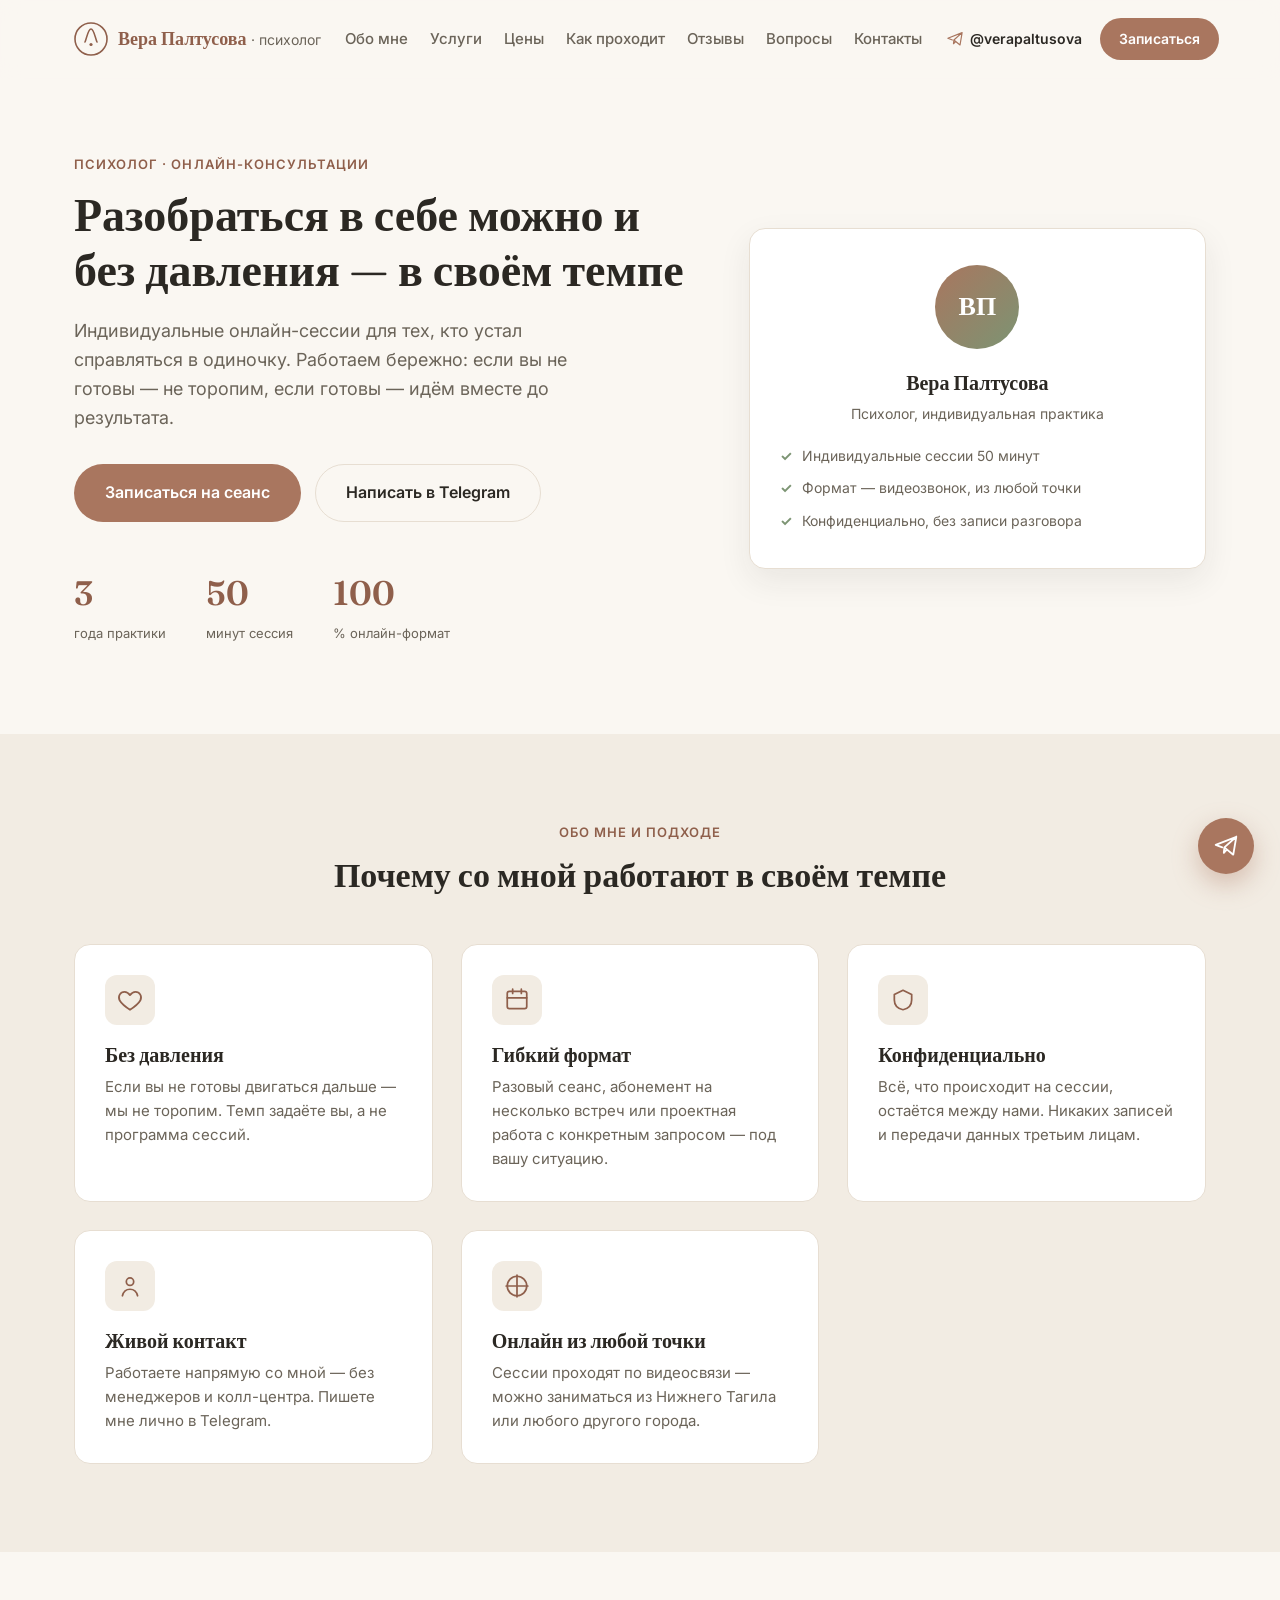
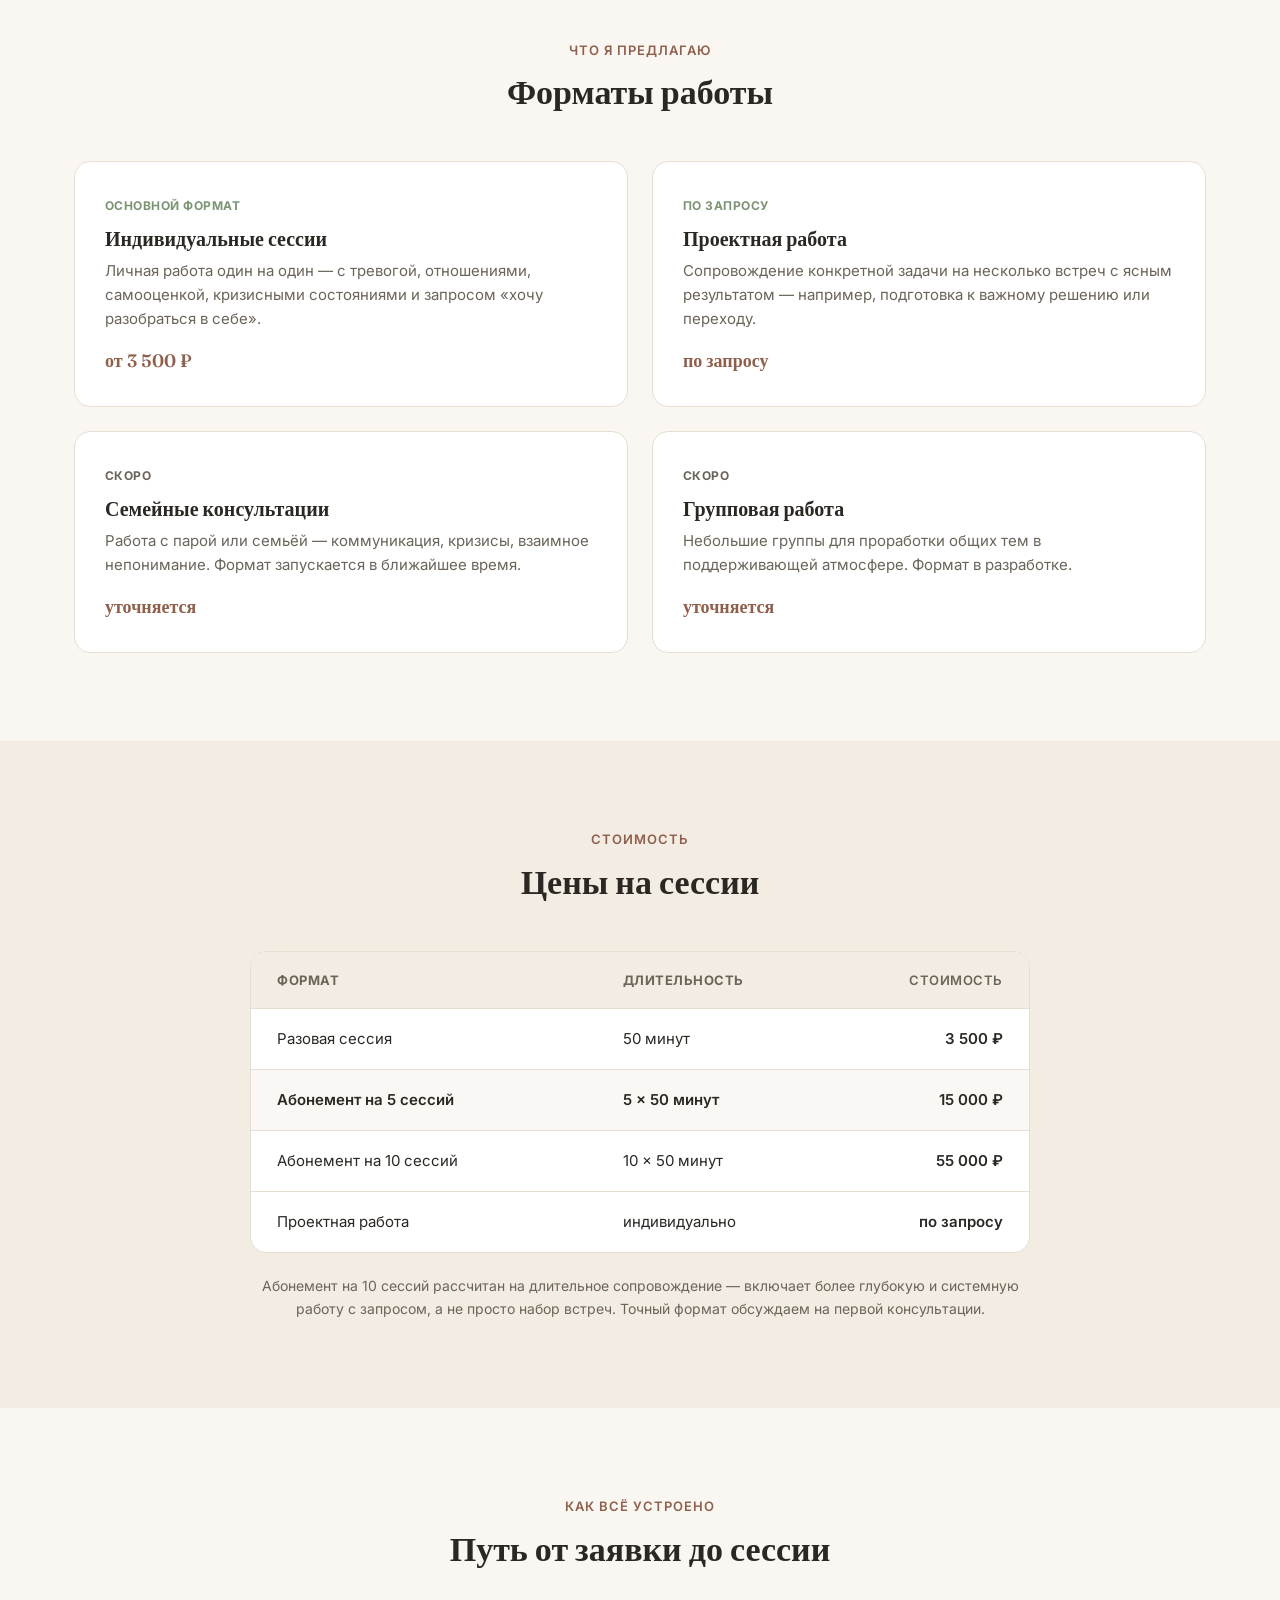
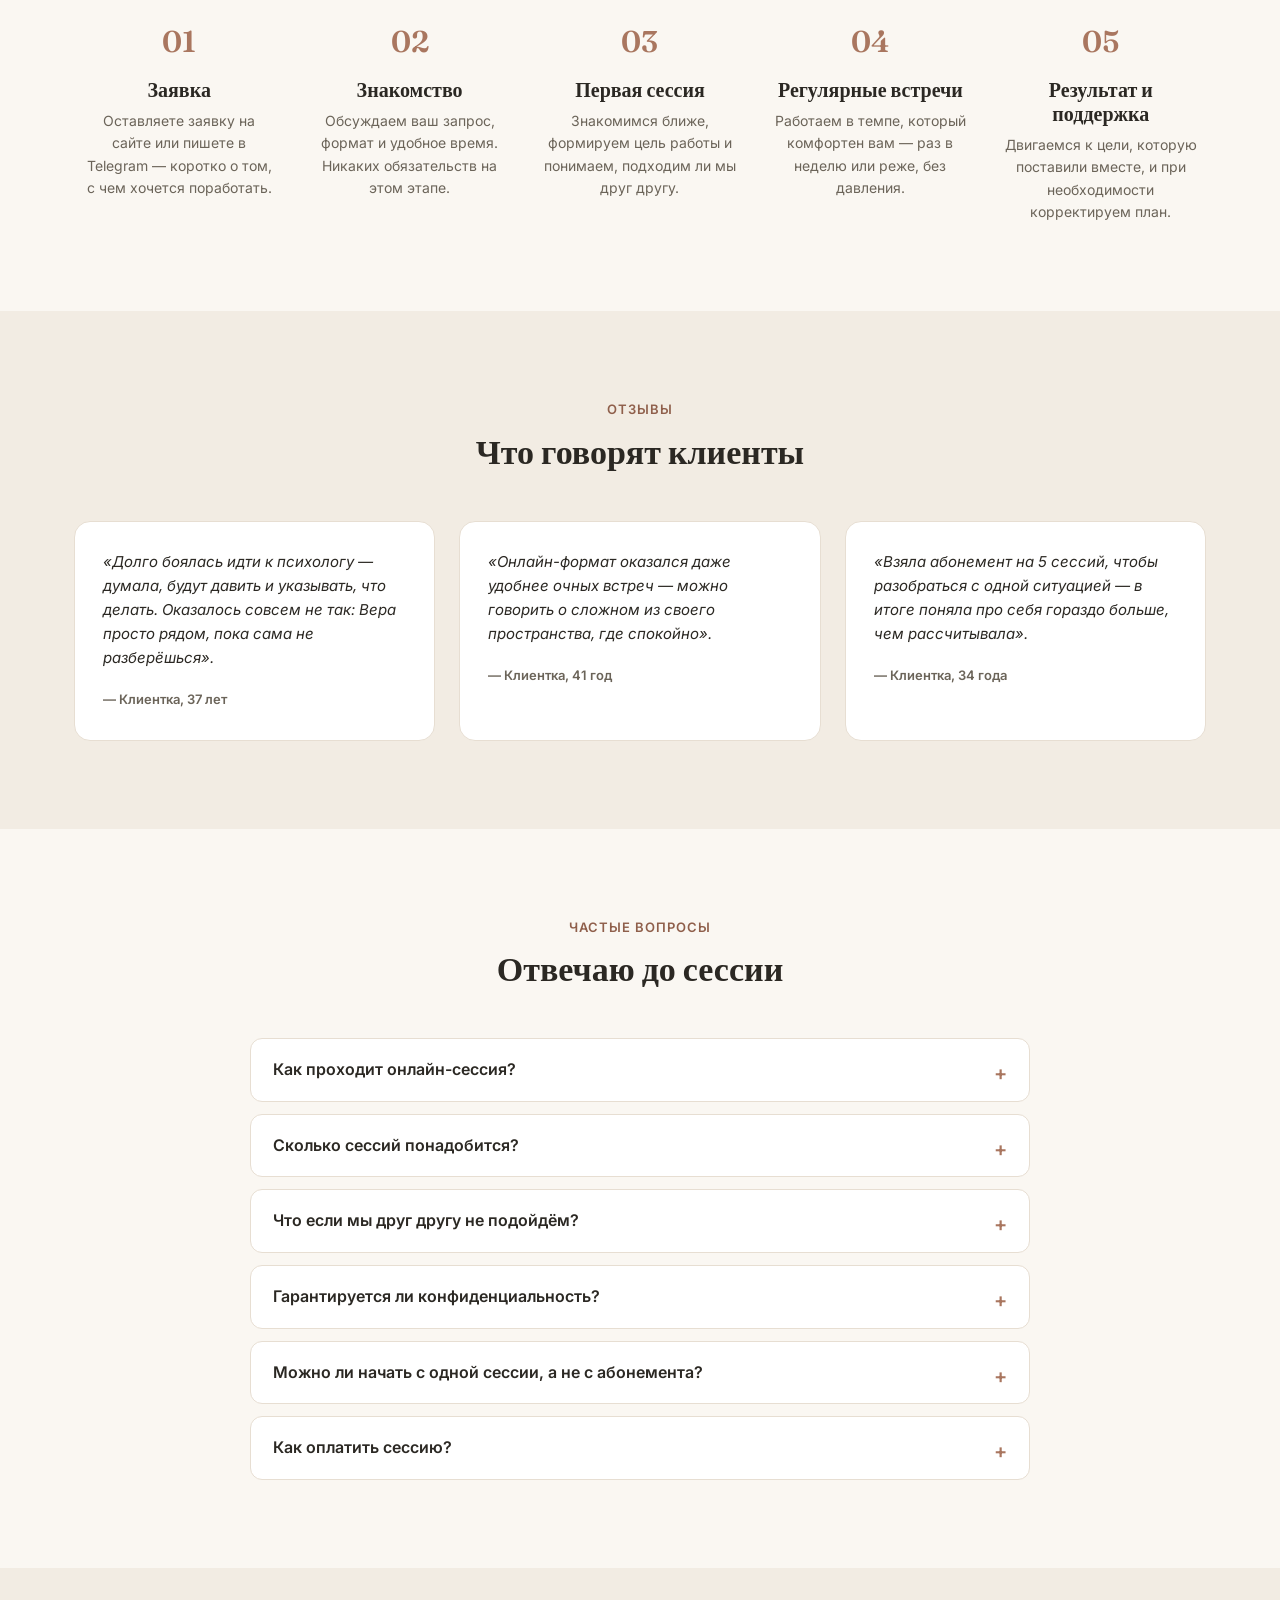
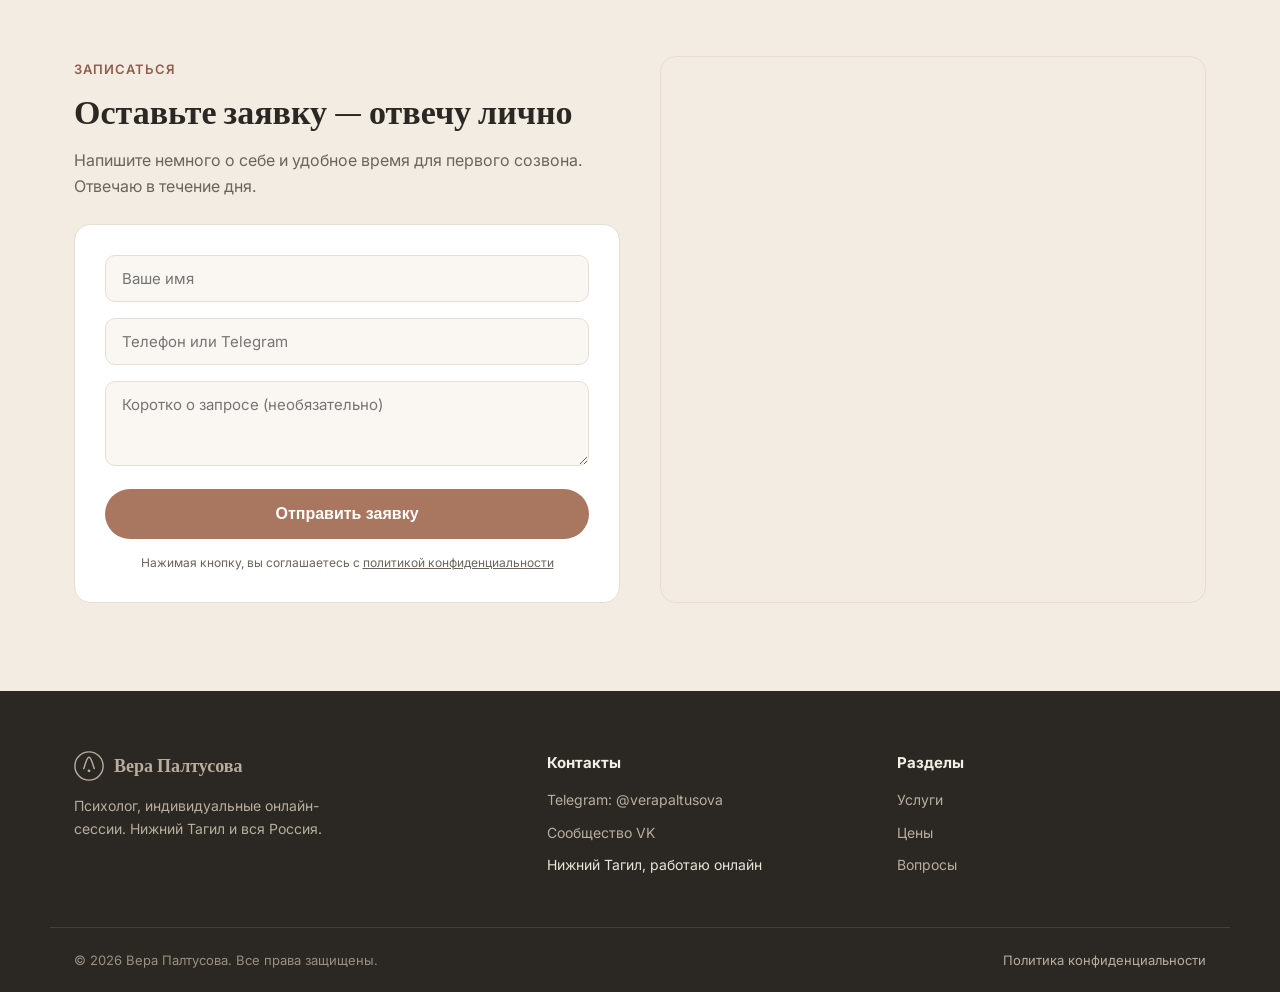
==== index.html @ 6bf58fcc "init: landing for Вера Палтусова психолог" ====
<!DOCTYPE html>
<html lang="ru">
<head>
<meta charset="UTF-8">
<meta name="viewport" content="width=device-width, initial-scale=1.0">
<title>Вера Палтусова — психолог онлайн</title>
<meta name="description" content="Индивидуальные онлайн-сессии с психологом Верой Палтусовой. Нижний Тагил и вся Россия. Работаем в вашем темпе, без давления.">
<link rel="preconnect" href="https://fonts.googleapis.com">
<link rel="preconnect" href="https://fonts.gstatic.com" crossorigin>
<link href="https://fonts.googleapis.com/css2?family=Fraunces:opsz,wght@9..144,500;9..144,600;9..144,700&family=Inter:wght@400;500;600;700&display=swap" rel="stylesheet">
<link rel="stylesheet" href="styles.css">
</head>
<body>

<header class="header" id="header">
  <div class="container header__inner">
    <a href="#top" class="logo">
      <svg width="34" height="34" viewBox="0 0 34 34" fill="none" xmlns="http://www.w3.org/2000/svg">
        <circle cx="17" cy="17" r="16" stroke="currentColor" stroke-width="1.6"/>
        <path d="M11 20c1.5-3 3-13 6-13s4.5 10 6 13" stroke="currentColor" stroke-width="1.6" stroke-linecap="round" stroke-linejoin="round"/>
        <circle cx="17" cy="22.5" r="1.6" fill="currentColor"/>
      </svg>
      <span>Вера Палтусова<span class="logo__suffix"> · психолог</span></span>
    </a>
    <nav class="nav" id="nav">
      <a href="#about">Обо мне</a>
      <a href="#services">Услуги</a>
      <a href="#price">Цены</a>
      <a href="#process">Как проходит</a>
      <a href="#reviews">Отзывы</a>
      <a href="#faq">Вопросы</a>
      <a href="#contacts">Контакты</a>
    </nav>
    <div class="header__actions">
      <a href="https://t.me/verapaltusova" class="header__phone" target="_blank" rel="noopener">
        <svg width="18" height="18" viewBox="0 0 24 24" fill="none"><path d="M21.5 3.5L2.5 11l6 2.3M21.5 3.5L18.7 20l-8.2-6.7M21.5 3.5L10.5 13.3m0 0l-.5 5 2.7-3" stroke="currentColor" stroke-width="1.6" stroke-linecap="round" stroke-linejoin="round"/></svg>
        <span>@verapaltusova</span>
      </a>
      <a href="#lead" class="btn btn--primary btn--sm">Записаться</a>
    </div>
    <button class="burger" id="burger" aria-label="Меню"><span></span><span></span><span></span></button>
  </div>
</header>

<main id="top">

  <section class="hero">
    <div class="container hero__inner">
      <div class="hero__text">
        <p class="eyebrow">Психолог · онлайн-консультации</p>
        <h1>Разобраться в себе можно и без давления — в своём темпе</h1>
        <p class="hero__lead">Индивидуальные онлайн-сессии для тех, кто устал справляться в одиночку. Работаем бережно: если вы не готовы — не торопим, если готовы — идём вместе до результата.</p>
        <div class="hero__cta">
          <a href="#lead" class="btn btn--primary btn--lg">Записаться на сеанс</a>
          <a href="https://t.me/verapaltusova" class="btn btn--ghost btn--lg" target="_blank" rel="noopener">Написать в Telegram</a>
        </div>
        <div class="hero__stats">
          <div class="stat"><span class="stat__num" data-target="3">0</span><span class="stat__label">года практики</span></div>
          <div class="stat"><span class="stat__num" data-target="50">0</span><span class="stat__label">минут сессия</span></div>
          <div class="stat"><span class="stat__num" data-target="100">0</span><span class="stat__label">% онлайн-формат</span></div>
        </div>
      </div>
      <div class="hero__card">
        <div class="hero__avatar">ВП</div>
        <p class="hero__card-title">Вера Палтусова</p>
        <p class="hero__card-sub">Психолог, индивидуальная практика</p>
        <ul class="hero__card-list">
          <li>Индивидуальные сессии 50 минут</li>
          <li>Формат — видеозвонок, из любой точки</li>
          <li>Конфиденциально, без записи разговора</li>
        </ul>
      </div>
    </div>
  </section>

  <section class="adv-section" id="about">
    <div class="container">
      <p class="eyebrow eyebrow--center">Обо мне и подходе</p>
      <h2 class="section-title section-title--center">Почему со мной работают в своём темпе</h2>
      <div class="adv-grid">
        <div class="adv">
          <div class="adv__icon"><svg width="26" height="26" viewBox="0 0 24 24" fill="none"><path d="M12 21s-7-4.35-9.5-8.5C.5 8.5 3 4.5 7 4.5c2 0 3.5 1 5 3 1.5-2 3-3 5-3 4 0 6.5 4 4.5 8-2.5 4.15-9.5 8.5-9.5 8.5z" stroke="currentColor" stroke-width="1.6" stroke-linejoin="round"/></svg></div>
          <h3>Без давления</h3>
          <p>Если вы не готовы двигаться дальше — мы не торопим. Темп задаёте вы, а не программа сессий.</p>
        </div>
        <div class="adv">
          <div class="adv__icon"><svg width="26" height="26" viewBox="0 0 24 24" fill="none"><rect x="3" y="4" width="18" height="16" rx="2" stroke="currentColor" stroke-width="1.6"/><path d="M8 2v4M16 2v4M3 10h18" stroke="currentColor" stroke-width="1.6" stroke-linecap="round"/></svg></div>
          <h3>Гибкий формат</h3>
          <p>Разовый сеанс, абонемент на несколько встреч или проектная работа с конкретным запросом — под вашу ситуацию.</p>
        </div>
        <div class="adv">
          <div class="adv__icon"><svg width="26" height="26" viewBox="0 0 24 24" fill="none"><path d="M12 3l8 4v5c0 5-3.5 8-8 9-4.5-1-8-4-8-9V7l8-4z" stroke="currentColor" stroke-width="1.6" stroke-linejoin="round"/></svg></div>
          <h3>Конфиденциально</h3>
          <p>Всё, что происходит на сессии, остаётся между нами. Никаких записей и передачи данных третьим лицам.</p>
        </div>
        <div class="adv">
          <div class="adv__icon"><svg width="26" height="26" viewBox="0 0 24 24" fill="none"><circle cx="12" cy="8" r="3.4" stroke="currentColor" stroke-width="1.6"/><path d="M5 21c1-4 4-6 7-6s6 2 7 6" stroke="currentColor" stroke-width="1.6" stroke-linecap="round"/></svg></div>
          <h3>Живой контакт</h3>
          <p>Работаете напрямую со мной — без менеджеров и колл-центра. Пишете мне лично в Telegram.</p>
        </div>
        <div class="adv">
          <div class="adv__icon"><svg width="26" height="26" viewBox="0 0 24 24" fill="none"><path d="M12 2v20M2 12h20" stroke="currentColor" stroke-width="1.6" stroke-linecap="round"/><circle cx="12" cy="12" r="9" stroke="currentColor" stroke-width="1.6"/></svg></div>
          <h3>Онлайн из любой точки</h3>
          <p>Сессии проходят по видеосвязи — можно заниматься из Нижнего Тагила или любого другого города.</p>
        </div>
      </div>
    </div>
  </section>

  <section class="services" id="services">
    <div class="container">
      <p class="eyebrow eyebrow--center">Что я предлагаю</p>
      <h2 class="section-title section-title--center">Форматы работы</h2>
      <div class="services-grid">
        <div class="service">
          <span class="service__tag">Основной формат</span>
          <h3>Индивидуальные сессии</h3>
          <p>Личная работа один на один — с тревогой, отношениями, самооценкой, кризисными состояниями и запросом «хочу разобраться в себе».</p>
          <span class="service__price">от 3 500 ₽</span>
        </div>
        <div class="service">
          <span class="service__tag">По запросу</span>
          <h3>Проектная работа</h3>
          <p>Сопровождение конкретной задачи на несколько встреч с ясным результатом — например, подготовка к важному решению или переходу.</p>
          <span class="service__price">по запросу</span>
        </div>
        <div class="service service--soon">
          <span class="service__tag service__tag--soon">Скоро</span>
          <h3>Семейные консультации</h3>
          <p>Работа с парой или семьёй — коммуникация, кризисы, взаимное непонимание. Формат запускается в ближайшее время.</p>
          <span class="service__price">уточняется</span>
        </div>
        <div class="service service--soon">
          <span class="service__tag service__tag--soon">Скоро</span>
          <h3>Групповая работа</h3>
          <p>Небольшие группы для проработки общих тем в поддерживающей атмосфере. Формат в разработке.</p>
          <span class="service__price">уточняется</span>
        </div>
      </div>
    </div>
  </section>

  <section class="price" id="price">
    <div class="container">
      <p class="eyebrow eyebrow--center">Стоимость</p>
      <h2 class="section-title section-title--center">Цены на сессии</h2>
      <div class="price-table">
        <div class="price-row price-row--head">
          <span>Формат</span><span>Длительность</span><span>Стоимость</span>
        </div>
        <div class="price-row">
          <span>Разовая сессия</span><span>50 минут</span><span>3 500 ₽</span>
        </div>
        <div class="price-row price-row--accent">
          <span>Абонемент на 5 сессий</span><span>5 × 50 минут</span><span>15 000 ₽</span>
        </div>
        <div class="price-row">
          <span>Абонемент на 10 сессий</span><span>10 × 50 минут</span><span>55 000 ₽</span>
        </div>
        <div class="price-row">
          <span>Проектная работа</span><span>индивидуально</span><span>по запросу</span>
        </div>
      </div>
      <p class="price-note">Абонемент на 10 сессий рассчитан на длительное сопровождение — включает более глубокую и системную работу с запросом, а не просто набор встреч. Точный формат обсуждаем на первой консультации.</p>
    </div>
  </section>

  <section class="process" id="process">
    <div class="container">
      <p class="eyebrow eyebrow--center">Как всё устроено</p>
      <h2 class="section-title section-title--center">Путь от заявки до сессии</h2>
      <div class="process-grid">
        <div class="step"><span class="step__num">01</span><h3>Заявка</h3><p>Оставляете заявку на сайте или пишете в Telegram — коротко о том, с чем хочется поработать.</p></div>
        <div class="step"><span class="step__num">02</span><h3>Знакомство</h3><p>Обсуждаем ваш запрос, формат и удобное время. Никаких обязательств на этом этапе.</p></div>
        <div class="step"><span class="step__num">03</span><h3>Первая сессия</h3><p>Знакомимся ближе, формируем цель работы и понимаем, подходим ли мы друг другу.</p></div>
        <div class="step"><span class="step__num">04</span><h3>Регулярные встречи</h3><p>Работаем в темпе, который комфортен вам — раз в неделю или реже, без давления.</p></div>
        <div class="step"><span class="step__num">05</span><h3>Результат и поддержка</h3><p>Двигаемся к цели, которую поставили вместе, и при необходимости корректируем план.</p></div>
      </div>
    </div>
  </section>

  <section class="reviews" id="reviews">
    <div class="container">
      <p class="eyebrow eyebrow--center">Отзывы</p>
      <h2 class="section-title section-title--center">Что говорят клиенты</h2>
      <div class="reviews-grid">
        <div class="review">
          <p class="review__text">«Долго боялась идти к психологу — думала, будут давить и указывать, что делать. Оказалось совсем не так: Вера просто рядом, пока сама не разберёшься».</p>
          <span class="review__author">— Клиентка, 37 лет</span>
        </div>
        <div class="review">
          <p class="review__text">«Онлайн-формат оказался даже удобнее очных встреч — можно говорить о сложном из своего пространства, где спокойно».</p>
          <span class="review__author">— Клиентка, 41 год</span>
        </div>
        <div class="review">
          <p class="review__text">«Взяла абонемент на 5 сессий, чтобы разобраться с одной ситуацией — в итоге поняла про себя гораздо больше, чем рассчитывала».</p>
          <span class="review__author">— Клиентка, 34 года</span>
        </div>
      </div>
    </div>
  </section>

  <section class="faq" id="faq">
    <div class="container">
      <p class="eyebrow eyebrow--center">Частые вопросы</p>
      <h2 class="section-title section-title--center">Отвечаю до сессии</h2>
      <div class="faq-list">
        <details class="faq__item"><summary>Как проходит онлайн-сессия?</summary><p>По видеосвязи, длительность 50 минут. Понадобится только спокойное место и стабильный интернет — площадку для звонка согласуем заранее.</p></details>
        <details class="faq__item"><summary>Сколько сессий понадобится?</summary><p>Зависит от запроса. Иногда хватает нескольких встреч, иногда нужна более длительная работа — обсудим это на знакомстве.</p></details>
        <details class="faq__item"><summary>Что если мы друг другу не подойдём?</summary><p>Это нормально и случается. Если после первой сессии почувствуете, что формат не ваш — просто скажите, обид не будет.</p></details>
        <details class="faq__item"><summary>Гарантируется ли конфиденциальность?</summary><p>Да, полностью. Содержание сессий не разглашается и не записывается без вашего согласия.</p></details>
        <details class="faq__item"><summary>Можно ли начать с одной сессии, а не с абонемента?</summary><p>Конечно. Многие начинают с разовой встречи, чтобы понять, подходит ли формат, и уже потом решают об абонементе.</p></details>
        <details class="faq__item"><summary>Как оплатить сессию?</summary><p>Способ оплаты обсуждаем при записи — удобный вариант подберём индивидуально.</p></details>
      </div>
    </div>
  </section>

  <section class="lead" id="lead">
    <div class="container lead__inner">
      <div class="lead__form-wrap">
        <p class="eyebrow">Записаться</p>
        <h2 class="section-title">Оставьте заявку — отвечу лично</h2>
        <p class="lead__text">Напишите немного о себе и удобное время для первого созвона. Отвечаю в течение дня.</p>
        <form id="leadForm" class="form">
          <input type="text" name="_gotcha" style="display:none" tabindex="-1" autocomplete="off">
          <div class="form__row">
            <input type="text" name="name" placeholder="Ваше имя" required>
          </div>
          <div class="form__row">
            <input type="tel" name="phone" placeholder="Телефон или Telegram" required>
          </div>
          <div class="form__row">
            <textarea name="comment" placeholder="Коротко о запросе (необязательно)" rows="3"></textarea>
          </div>
          <button type="submit" class="btn btn--primary btn--lg btn--block">Отправить заявку</button>
          <p class="form__note">Нажимая кнопку, вы соглашаетесь с <a href="privacy.html">политикой конфиденциальности</a></p>
        </form>
      </div>
      <div class="lead__map">
        <iframe src="https://yandex.ru/map-widget/v1/?ll=59.965011%2C57.910144&z=11" width="100%" height="100%" frameborder="0" loading="lazy" title="Нижний Тагил"></iframe>
      </div>
    </div>
  </section>

</main>

<footer class="footer" id="contacts">
  <div class="container footer__inner">
    <div class="footer__col">
      <a href="#top" class="logo logo--footer">
        <svg width="30" height="30" viewBox="0 0 34 34" fill="none" xmlns="http://www.w3.org/2000/svg">
          <circle cx="17" cy="17" r="16" stroke="currentColor" stroke-width="1.6"/>
          <path d="M11 20c1.5-3 3-13 6-13s4.5 10 6 13" stroke="currentColor" stroke-width="1.6" stroke-linecap="round" stroke-linejoin="round"/>
          <circle cx="17" cy="22.5" r="1.6" fill="currentColor"/>
        </svg>
        <span>Вера Палтусова</span>
      </a>
      <p class="footer__desc">Психолог, индивидуальные онлайн-сессии. Нижний Тагил и вся Россия.</p>
    </div>
    <div class="footer__col">
      <h4>Контакты</h4>
      <p><a href="https://t.me/verapaltusova" target="_blank" rel="noopener">Telegram: @verapaltusova</a></p>
      <p><a href="https://vk.ru/club235364424" target="_blank" rel="noopener">Сообщество VK</a></p>
      <p>Нижний Тагил, работаю онлайн</p>
    </div>
    <div class="footer__col">
      <h4>Разделы</h4>
      <p><a href="#services">Услуги</a></p>
      <p><a href="#price">Цены</a></p>
      <p><a href="#faq">Вопросы</a></p>
    </div>
  </div>
  <div class="container footer__bottom">
    <span>© <span id="year"></span> Вера Палтусова. Все права защищены.</span>
    <a href="privacy.html">Политика конфиденциальности</a>
  </div>
</footer>

<a href="https://t.me/verapaltusova" class="fab" target="_blank" rel="noopener" aria-label="Написать в Telegram">
  <svg width="26" height="26" viewBox="0 0 24 24" fill="none"><path d="M21.5 3.5L2.5 11l6 2.3M21.5 3.5L18.7 20l-8.2-6.7M21.5 3.5L10.5 13.3m0 0l-.5 5 2.7-3" stroke="white" stroke-width="1.7" stroke-linecap="round" stroke-linejoin="round"/></svg>
</a>

<script src="script.js"></script>
</body>
</html>
---- styles.css ----
:root {
  --clr-bg: #faf7f2;
  --clr-bg-alt: #f2ece3;
  --clr-surface: #ffffff;
  --clr-accent: #a9765f;
  --clr-accent-dark: #8f5f4b;
  --clr-sage: #7c9473;
  --clr-text: #2b2823;
  --clr-text-soft: #6b6459;
  --clr-border: #e7ded2;
  --font-head: 'Fraunces', serif;
  --font-body: 'Inter', sans-serif;
  --radius: 16px;
  --shadow: 0 12px 32px rgba(43, 40, 35, 0.08);
}

* { box-sizing: border-box; margin: 0; padding: 0; }
html { scroll-behavior: smooth; }
body {
  font-family: var(--font-body);
  color: var(--clr-text);
  background: var(--clr-bg);
  line-height: 1.6;
  -webkit-font-smoothing: antialiased;
}
img { max-width: 100%; display: block; }
a { color: inherit; text-decoration: none; }
ul { list-style: none; }
.container { max-width: 1180px; margin: 0 auto; padding: 0 24px; }

h1, h2, h3 { font-family: var(--font-head); font-weight: 600; line-height: 1.2; color: var(--clr-text); }
h1 { font-size: 46px; }
h2 { font-size: 34px; }
h3 { font-size: 20px; margin-bottom: 8px; }

.eyebrow {
  display: inline-block;
  font-size: 13px;
  font-weight: 600;
  letter-spacing: 0.08em;
  text-transform: uppercase;
  color: var(--clr-accent-dark);
  margin-bottom: 12px;
}
.eyebrow--center { display: block; text-align: center; }
.section-title { margin-bottom: 16px; }
.section-title--center { text-align: center; max-width: 640px; margin-left: auto; margin-right: auto; margin-bottom: 48px; }

.btn {
  display: inline-flex;
  align-items: center;
  justify-content: center;
  gap: 8px;
  padding: 13px 26px;
  border-radius: 999px;
  font-weight: 600;
  font-size: 15px;
  border: 1.5px solid transparent;
  cursor: pointer;
  transition: transform 0.15s ease, box-shadow 0.15s ease, background 0.15s ease;
  white-space: nowrap;
}
.btn--primary { background: var(--clr-accent); color: #fff; }
.btn--primary:hover { background: var(--clr-accent-dark); transform: translateY(-1px); }
.btn--ghost { background: transparent; color: var(--clr-text); border-color: var(--clr-border); }
.btn--ghost:hover { border-color: var(--clr-accent); color: var(--clr-accent-dark); }
.btn--lg { padding: 15px 30px; font-size: 16px; }
.btn--sm { padding: 9px 18px; font-size: 14px; }
.btn--block { width: 100%; }

/* Header */
.header {
  position: sticky;
  top: 0;
  z-index: 100;
  background: rgba(250, 247, 242, 0.9);
  backdrop-filter: blur(10px);
  border-bottom: 1px solid transparent;
  transition: border-color 0.2s ease, box-shadow 0.2s ease;
}
.header.scrolled { border-color: var(--clr-border); box-shadow: 0 4px 20px rgba(43,40,35,0.05); }
.header__inner { display: flex; align-items: center; gap: 24px; min-width: 0; height: 78px; }
.logo { display: flex; align-items: center; gap: 10px; font-family: var(--font-head); font-weight: 600; font-size: 18px; color: var(--clr-accent-dark); flex-shrink: 0; }
.logo svg { flex-shrink: 0; }
.logo__suffix { font-family: var(--font-body); font-weight: 400; font-size: 14px; color: var(--clr-text-soft); }
.nav { display: flex; align-items: center; gap: 22px; flex: 1; }
.nav a { font-size: 15px; font-weight: 500; color: var(--clr-text-soft); white-space: nowrap; transition: color 0.15s ease; }
.nav a:hover { color: var(--clr-accent-dark); }
.header__actions { display: flex; align-items: center; gap: 18px; flex-shrink: 0; }
.header__phone { display: flex; align-items: center; gap: 6px; font-size: 14px; font-weight: 600; color: var(--clr-text); }
.header__phone svg { color: var(--clr-accent); }
.burger { display: none; flex-direction: column; gap: 5px; background: none; border: none; cursor: pointer; padding: 8px; }
.burger span { width: 22px; height: 2px; background: var(--clr-text); border-radius: 2px; transition: 0.2s; }

/* Hero */
.hero { padding: 72px 0 88px; }
.hero__inner { display: grid; grid-template-columns: 1.15fr 0.85fr; gap: 56px; align-items: center; }
.hero__lead { font-size: 18px; color: var(--clr-text-soft); margin: 20px 0 32px; max-width: 520px; }
.hero__cta { display: flex; gap: 14px; flex-wrap: wrap; margin-bottom: 44px; }
.hero__stats { display: flex; gap: 40px; flex-wrap: wrap; }
.stat__num { display: block; font-family: var(--font-head); font-size: 34px; font-weight: 600; color: var(--clr-accent-dark); }
.stat__label { font-size: 13px; color: var(--clr-text-soft); }

.hero__card {
  background: var(--clr-surface);
  border-radius: var(--radius);
  padding: 36px 30px;
  box-shadow: var(--shadow);
  border: 1px solid var(--clr-border);
  text-align: center;
}
.hero__avatar {
  width: 84px; height: 84px; border-radius: 50%;
  background: linear-gradient(135deg, var(--clr-accent), var(--clr-sage));
  color: #fff; font-family: var(--font-head); font-size: 26px; font-weight: 600;
  display: flex; align-items: center; justify-content: center;
  margin: 0 auto 18px;
}
.hero__card-title { font-family: var(--font-head); font-size: 20px; font-weight: 600; margin-bottom: 4px; }
.hero__card-sub { color: var(--clr-text-soft); font-size: 14px; margin-bottom: 20px; }
.hero__card-list { text-align: left; display: flex; flex-direction: column; gap: 10px; }
.hero__card-list li { position: relative; padding-left: 22px; font-size: 14px; color: var(--clr-text-soft); }
.hero__card-list li::before { content: "✓"; position: absolute; left: 0; color: var(--clr-sage); font-weight: 700; }

/* Advantages */
.adv-section { padding: 88px 0; background: var(--clr-bg-alt); }
.adv-grid { display: grid; grid-template-columns: repeat(3, 1fr); gap: 28px; }
.adv { background: var(--clr-surface); border-radius: var(--radius); padding: 30px; border: 1px solid var(--clr-border); }
.adv__icon { width: 50px; height: 50px; border-radius: 12px; background: var(--clr-bg-alt); color: var(--clr-accent-dark); display: flex; align-items: center; justify-content: center; margin-bottom: 18px; }
.adv p { color: var(--clr-text-soft); font-size: 15px; }

/* Services */
.services { padding: 88px 0; }
.services-grid { display: grid; grid-template-columns: repeat(2, 1fr); gap: 24px; }
.service { background: var(--clr-surface); border: 1px solid var(--clr-border); border-radius: var(--radius); padding: 30px; position: relative; }
.service--soon { opacity: 0.75; }
.service__tag { display: inline-block; font-size: 12px; font-weight: 700; letter-spacing: 0.04em; text-transform: uppercase; color: var(--clr-sage); margin-bottom: 12px; }
.service__tag--soon { color: var(--clr-text-soft); }
.service p { color: var(--clr-text-soft); font-size: 15px; margin-bottom: 16px; }
.service__price { font-family: var(--font-head); font-weight: 600; font-size: 18px; color: var(--clr-accent-dark); }

/* Price */
.price { padding: 88px 0; background: var(--clr-bg-alt); }
.price-table { max-width: 780px; margin: 0 auto; background: var(--clr-surface); border-radius: var(--radius); overflow: hidden; border: 1px solid var(--clr-border); }
.price-row { display: grid; grid-template-columns: 2fr 1.2fr 1fr; padding: 18px 26px; border-bottom: 1px solid var(--clr-border); font-size: 15px; align-items: center; }
.price-row:last-child { border-bottom: none; }
.price-row--head { background: var(--clr-bg-alt); font-weight: 700; font-size: 13px; text-transform: uppercase; letter-spacing: 0.04em; color: var(--clr-text-soft); }
.price-row--accent { background: rgba(169, 118, 95, 0.06); font-weight: 600; }
.price-row span:last-child { text-align: right; font-weight: 600; }
.price-note { max-width: 780px; margin: 22px auto 0; text-align: center; font-size: 14px; color: var(--clr-text-soft); }

/* Process */
.process { padding: 88px 0; }
.process-grid { display: grid; grid-template-columns: repeat(5, 1fr); gap: 20px; }
.step { text-align: center; padding: 0 8px; }
.step__num { display: block; font-family: var(--font-head); font-size: 30px; font-weight: 600; color: var(--clr-accent); margin-bottom: 12px; }
.step p { font-size: 14px; color: var(--clr-text-soft); }

/* Reviews */
.reviews { padding: 88px 0; background: var(--clr-bg-alt); }
.reviews-grid { display: grid; grid-template-columns: repeat(3, 1fr); gap: 24px; }
.review { background: var(--clr-surface); border-radius: var(--radius); padding: 28px; border: 1px solid var(--clr-border); }
.review__text { font-size: 15px; color: var(--clr-text); margin-bottom: 16px; font-style: italic; }
.review__author { font-size: 13px; color: var(--clr-text-soft); font-weight: 600; }

/* FAQ */
.faq { padding: 88px 0; }
.faq-list { max-width: 780px; margin: 0 auto; display: flex; flex-direction: column; gap: 12px; }
.faq__item { background: var(--clr-surface); border: 1px solid var(--clr-border); border-radius: 12px; padding: 18px 22px; }
.faq__item summary { cursor: pointer; font-weight: 600; font-size: 16px; list-style: none; position: relative; padding-right: 24px; }
.faq__item summary::-webkit-details-marker { display: none; }
.faq__item summary::after { content: "+"; position: absolute; right: 0; top: 0; font-size: 20px; color: var(--clr-accent); }
.faq__item[open] summary::after { content: "−"; }
.faq__item p { margin-top: 12px; color: var(--clr-text-soft); font-size: 15px; }

/* Lead */
.lead { padding: 88px 0; background: var(--clr-bg-alt); }
.lead__inner { display: grid; grid-template-columns: 1fr 1fr; gap: 40px; align-items: stretch; }
.lead__text { color: var(--clr-text-soft); margin-bottom: 24px; }
.form { background: var(--clr-surface); border-radius: var(--radius); padding: 30px; border: 1px solid var(--clr-border); }
.form__row { margin-bottom: 16px; }
.form input, .form textarea {
  width: 100%; padding: 13px 16px; border: 1.5px solid var(--clr-border); border-radius: 10px;
  font-family: var(--font-body); font-size: 15px; background: var(--clr-bg); color: var(--clr-text); resize: vertical;
}
.form input:focus, .form textarea:focus { outline: none; border-color: var(--clr-accent); }
.form__note { font-size: 12px; color: var(--clr-text-soft); text-align: center; margin-top: 14px; }
.form__note a { text-decoration: underline; }
.lead__map { border-radius: var(--radius); overflow: hidden; border: 1px solid var(--clr-border); min-height: 320px; }
.lead__map iframe { width: 100%; height: 100%; border: none; }

/* Footer */
.footer { background: #2b2823; color: #e9e3d8; padding: 60px 0 0; }
.footer__inner { display: grid; grid-template-columns: 1.4fr 1fr 1fr; gap: 40px; padding-bottom: 40px; }
.logo--footer { color: #f4efe6; }
.footer__desc { color: #b8ae9e; font-size: 14px; margin-top: 14px; max-width: 280px; }
.footer h4 { font-size: 15px; margin-bottom: 14px; color: #f4efe6; }
.footer p { margin-bottom: 10px; font-size: 14px; }
.footer a { color: #b8ae9e; transition: color 0.15s ease; }
.footer a:hover { color: #f4efe6; }
.footer__bottom { display: flex; justify-content: space-between; padding: 22px 24px; border-top: 1px solid rgba(233, 227, 216, 0.12); font-size: 13px; color: #9a907e; flex-wrap: wrap; gap: 10px; }

/* FAB */
.fab {
  position: fixed; bottom: 26px; right: 26px; width: 56px; height: 56px; border-radius: 50%;
  background: var(--clr-accent); display: flex; align-items: center; justify-content: center;
  box-shadow: 0 10px 26px rgba(169, 118, 95, 0.4); z-index: 90; transition: transform 0.15s ease;
}
.fab:hover { transform: scale(1.08); }

/* Reveal animation */
.reveal { opacity: 0; transform: translateY(24px); transition: opacity 0.6s ease, transform 0.6s ease; }
.reveal.is-visible { opacity: 1; transform: translateY(0); }

/* Breakpoints */
@media (max-width: 1180px) {
  .nav { gap: 16px; }
  .nav a { font-size: 14px; }
}
@media (max-width: 1100px) {
  .nav { display: none; position: absolute; top: 78px; left: 0; right: 0; background: var(--clr-surface); flex-direction: column; align-items: flex-start; padding: 20px 24px; gap: 14px; border-bottom: 1px solid var(--clr-border); box-shadow: var(--shadow); }
  .nav.is-open { display: flex; }
  .burger { display: flex; }
  .adv-grid, .services-grid, .reviews-grid { grid-template-columns: repeat(2, 1fr); }
  .process-grid { grid-template-columns: repeat(3, 1fr); }
}
@media (max-width: 900px) {
  .hero__inner { grid-template-columns: 1fr; }
  .hero__card { max-width: 460px; }
  h1 { font-size: 36px; }
  .adv-grid, .services-grid, .reviews-grid { grid-template-columns: 1fr 1fr; }
  .process-grid { grid-template-columns: repeat(3, 1fr); }
  .lead__inner { grid-template-columns: 1fr; }
  .lead__map { min-height: 260px; }
  .footer__inner { grid-template-columns: 1fr 1fr; }
  .price-row { grid-template-columns: 1.6fr 1fr 1fr; padding: 16px 18px; font-size: 14px; }
}
@media (max-width: 560px) {
  .header__phone span { display: none; }
  .adv-grid, .services-grid, .reviews-grid, .process-grid { grid-template-columns: 1fr; }
  .hero__cta { flex-direction: column; }
  .hero__cta .btn { width: 100%; }
  .footer__inner { grid-template-columns: 1fr; }
  .footer__bottom { flex-direction: column; text-align: center; }
}
@media (max-width: 380px) {
  .logo__suffix { display: none; }
}
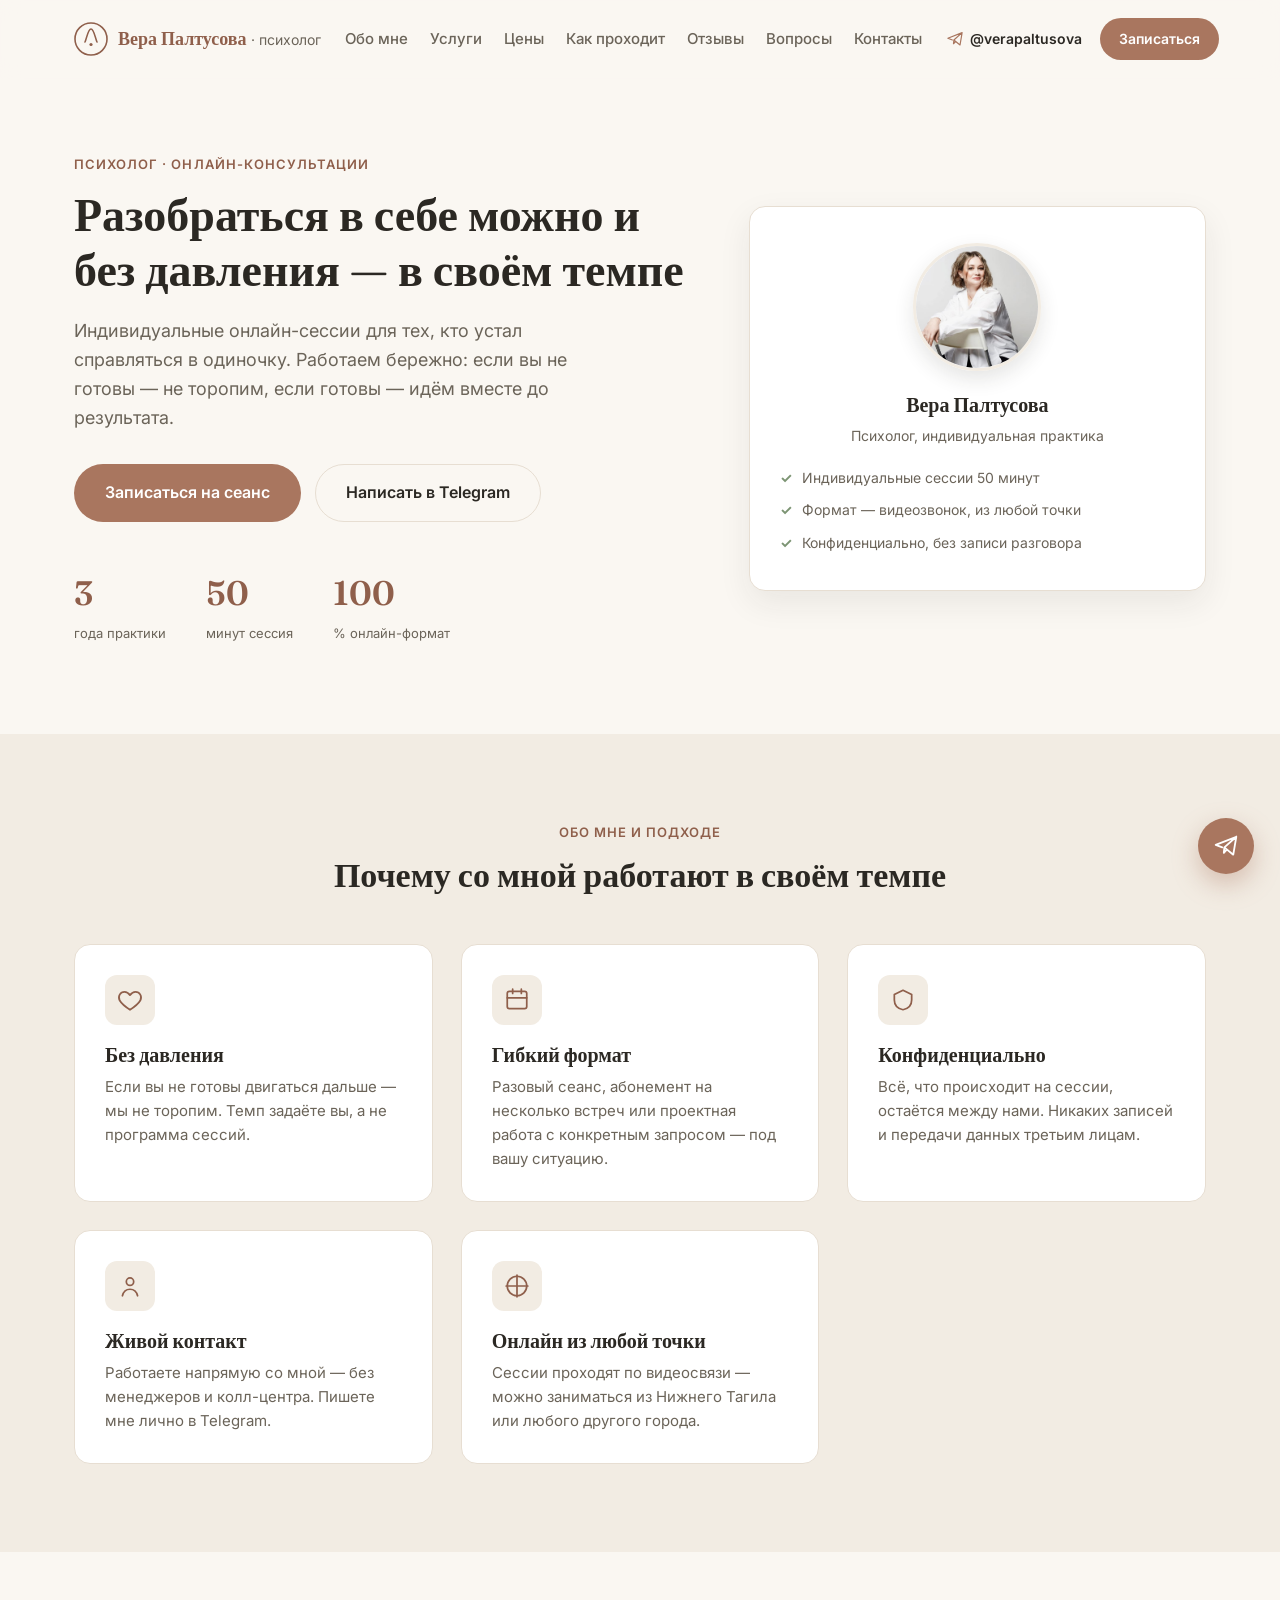
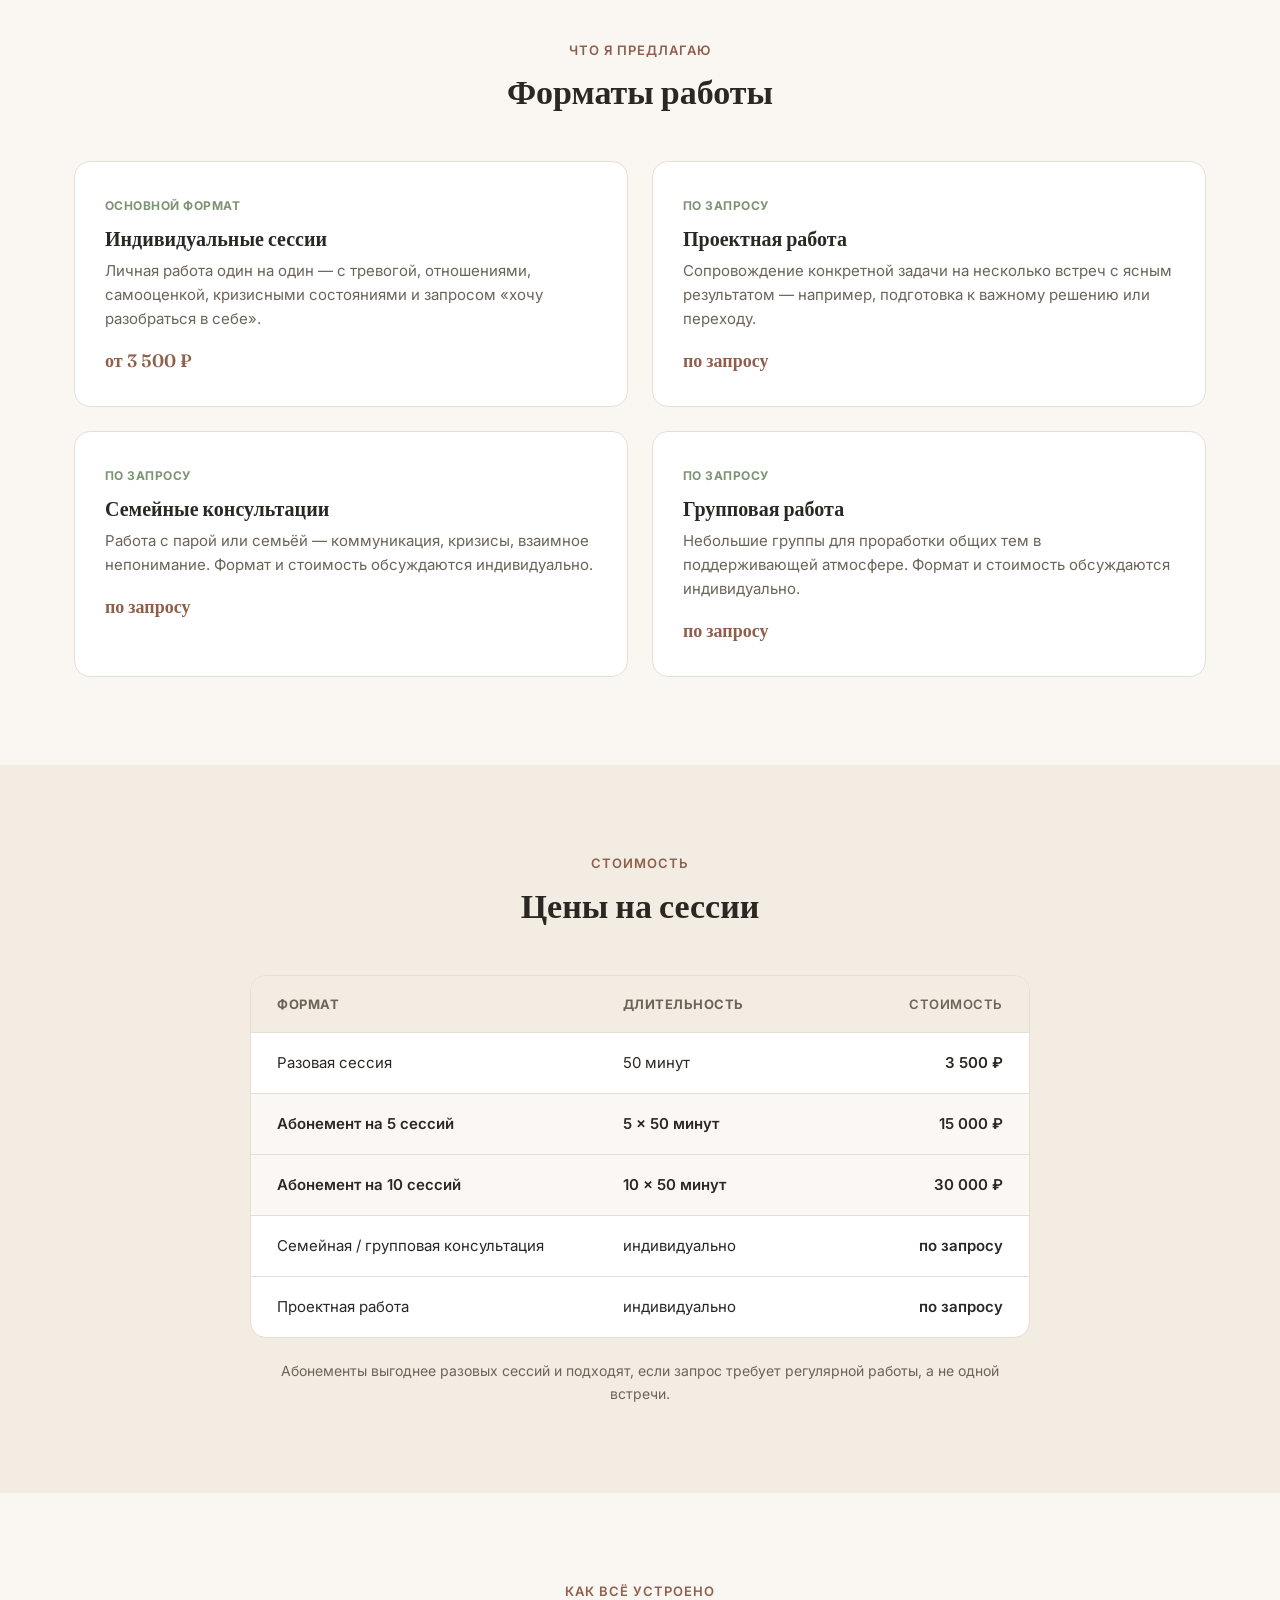
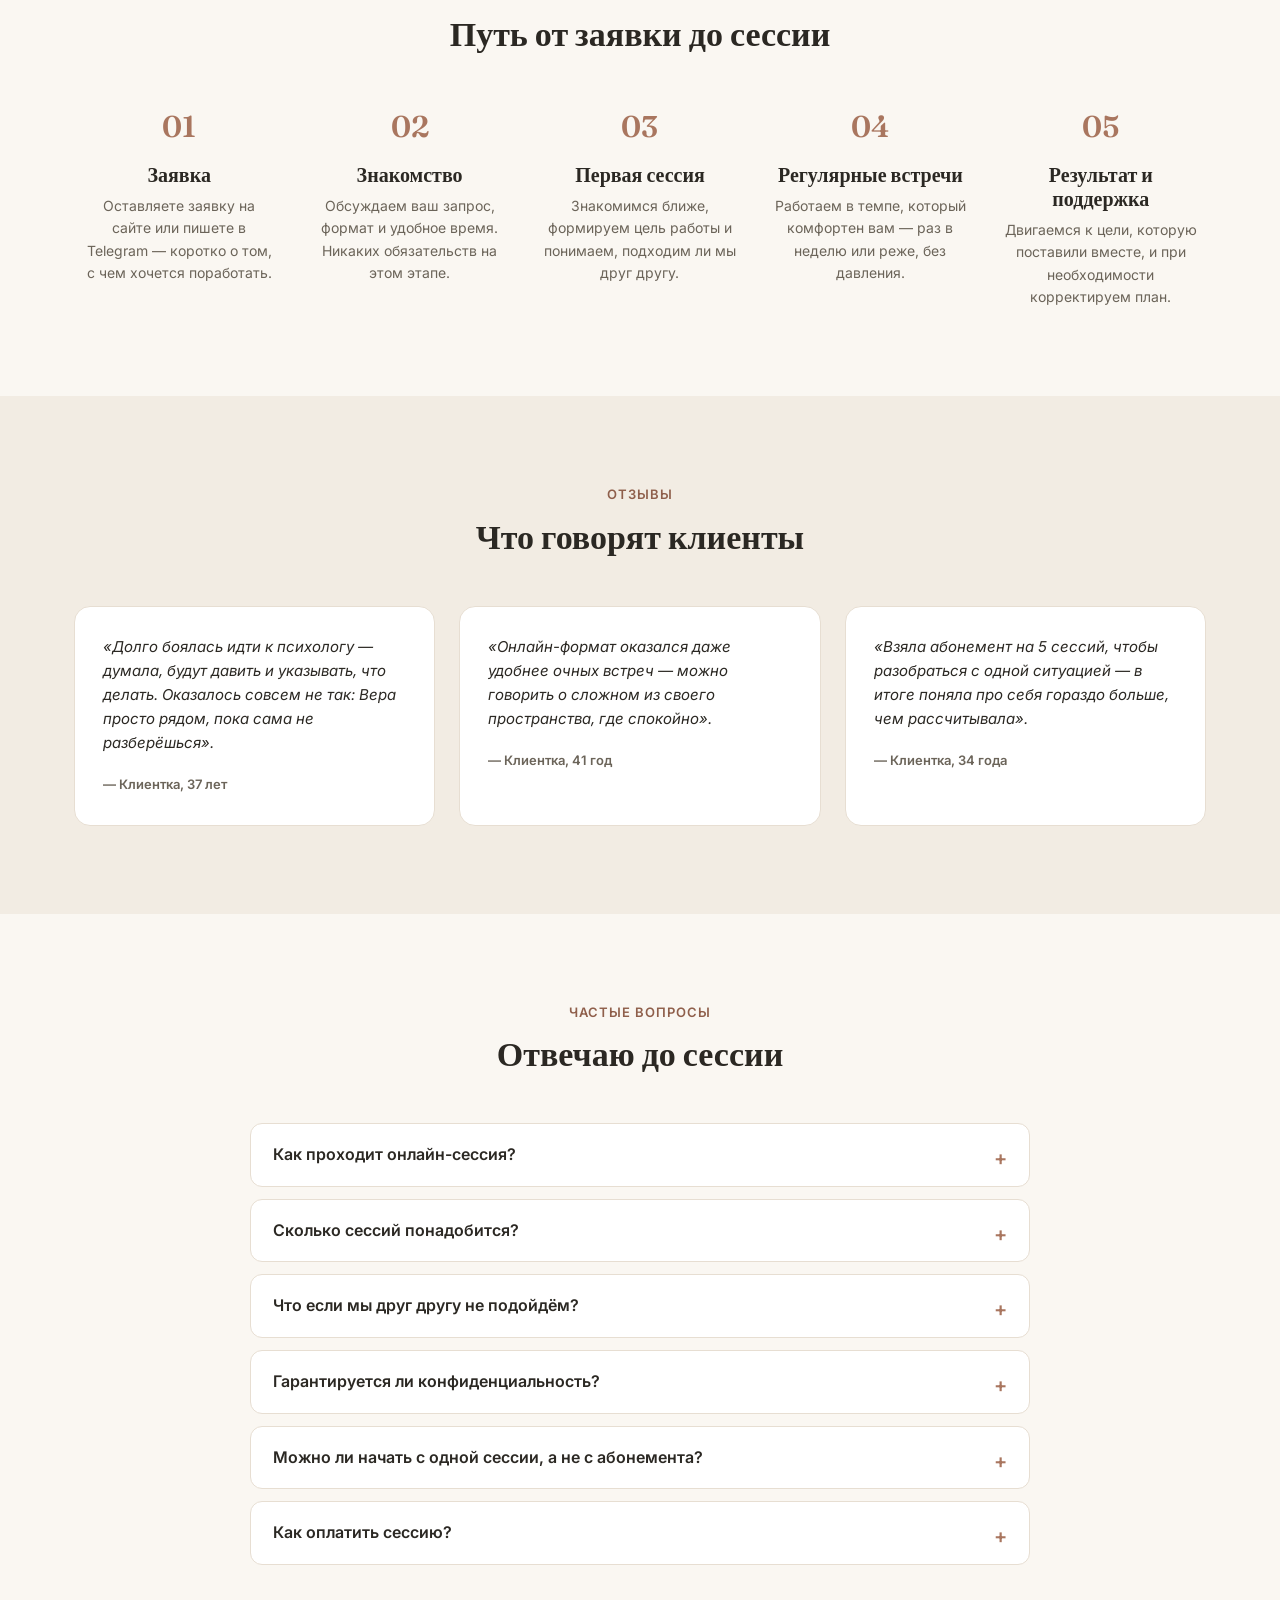
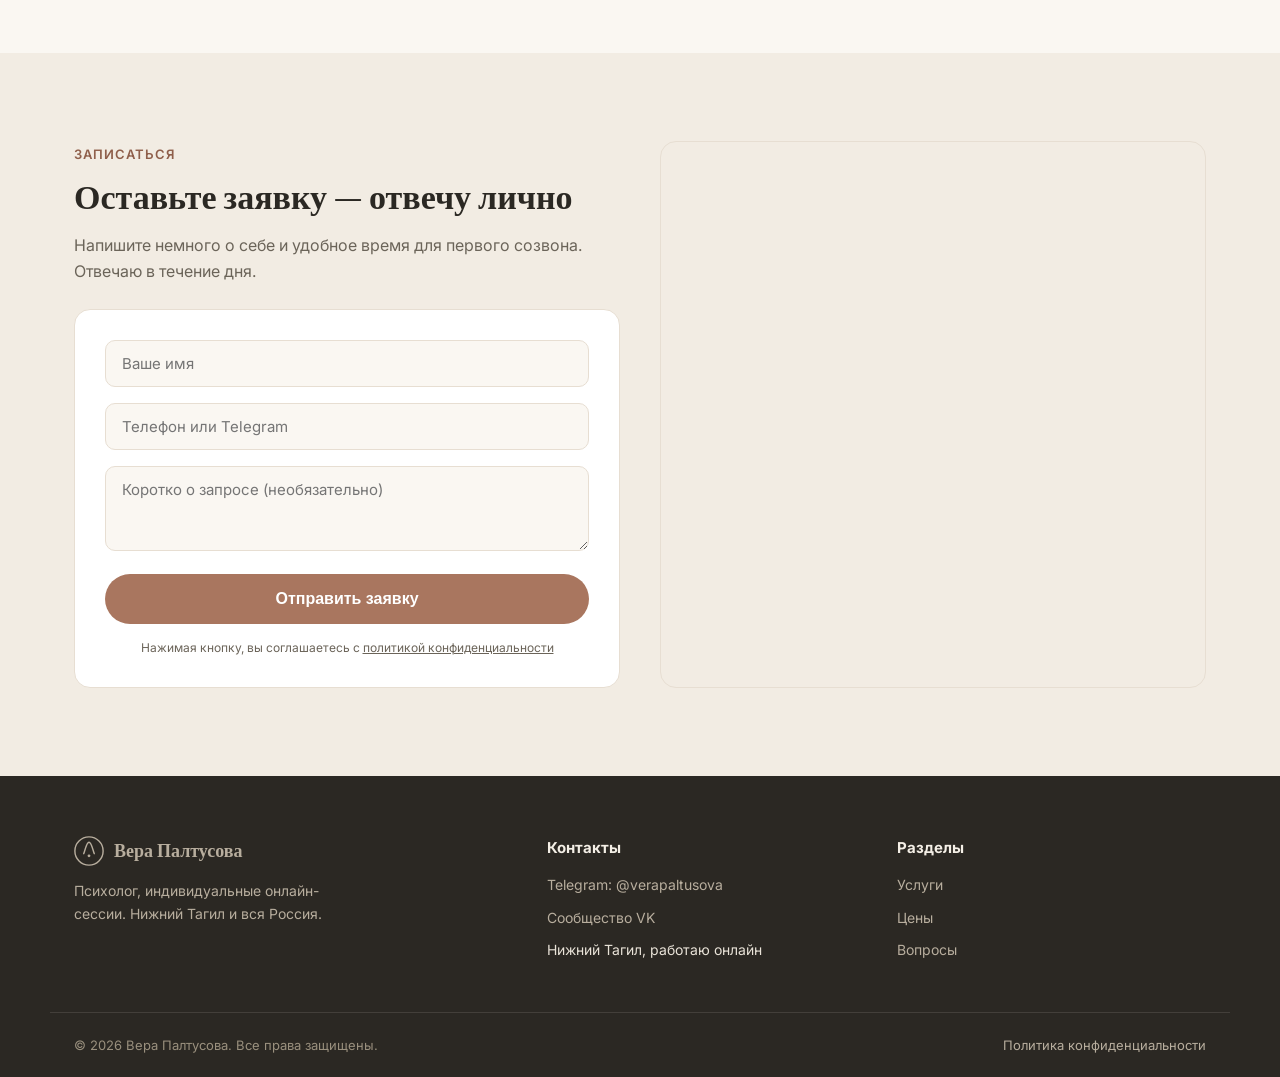
==== commit d0a7e25b: "fix: real photo instead of initials, correct 10-session price, family/group now available on request" ====
--- a/index.html
+++ b/index.html
@@ -61,7 +61,7 @@
         </div>
       </div>
       <div class="hero__card">
-        <div class="hero__avatar">ВП</div>
+        <img class="hero__photo" src="img/vera-hero.jpg" alt="Вера Палтусова, психолог">
         <p class="hero__card-title">Вера Палтусова</p>
         <p class="hero__card-sub">Психолог, индивидуальная практика</p>
         <ul class="hero__card-list">
@@ -124,17 +124,17 @@
           <p>Сопровождение конкретной задачи на несколько встреч с ясным результатом — например, подготовка к важному решению или переходу.</p>
           <span class="service__price">по запросу</span>
         </div>
-        <div class="service service--soon">
-          <span class="service__tag service__tag--soon">Скоро</span>
+        <div class="service">
+          <span class="service__tag">По запросу</span>
           <h3>Семейные консультации</h3>
-          <p>Работа с парой или семьёй — коммуникация, кризисы, взаимное непонимание. Формат запускается в ближайшее время.</p>
-          <span class="service__price">уточняется</span>
-        </div>
-        <div class="service service--soon">
-          <span class="service__tag service__tag--soon">Скоро</span>
+          <p>Работа с парой или семьёй — коммуникация, кризисы, взаимное непонимание. Формат и стоимость обсуждаются индивидуально.</p>
+          <span class="service__price">по запросу</span>
+        </div>
+        <div class="service">
+          <span class="service__tag">По запросу</span>
           <h3>Групповая работа</h3>
-          <p>Небольшие группы для проработки общих тем в поддерживающей атмосфере. Формат в разработке.</p>
-          <span class="service__price">уточняется</span>
+          <p>Небольшие группы для проработки общих тем в поддерживающей атмосфере. Формат и стоимость обсуждаются индивидуально.</p>
+          <span class="service__price">по запросу</span>
         </div>
       </div>
     </div>
@@ -154,14 +154,17 @@
         <div class="price-row price-row--accent">
           <span>Абонемент на 5 сессий</span><span>5 × 50 минут</span><span>15 000 ₽</span>
         </div>
+        <div class="price-row price-row--accent">
+          <span>Абонемент на 10 сессий</span><span>10 × 50 минут</span><span>30 000 ₽</span>
+        </div>
         <div class="price-row">
-          <span>Абонемент на 10 сессий</span><span>10 × 50 минут</span><span>55 000 ₽</span>
+          <span>Семейная / групповая консультация</span><span>индивидуально</span><span>по запросу</span>
         </div>
         <div class="price-row">
           <span>Проектная работа</span><span>индивидуально</span><span>по запросу</span>
         </div>
       </div>
-      <p class="price-note">Абонемент на 10 сессий рассчитан на длительное сопровождение — включает более глубокую и системную работу с запросом, а не просто набор встреч. Точный формат обсуждаем на первой консультации.</p>
+      <p class="price-note">Абонементы выгоднее разовых сессий и подходят, если запрос требует регулярной работы, а не одной встречи.</p>
     </div>
   </section>
 
--- a/styles.css
+++ b/styles.css
@@ -109,11 +109,11 @@
   border: 1px solid var(--clr-border);
   text-align: center;
 }
-.hero__avatar {
-  width: 84px; height: 84px; border-radius: 50%;
-  background: linear-gradient(135deg, var(--clr-accent), var(--clr-sage));
-  color: #fff; font-family: var(--font-head); font-size: 26px; font-weight: 600;
-  display: flex; align-items: center; justify-content: center;
+.hero__photo {
+  width: 128px; height: 128px; border-radius: 50%;
+  object-fit: cover; object-position: top center;
+  border: 3px solid var(--clr-bg-alt);
+  box-shadow: 0 8px 20px rgba(43, 40, 35, 0.12);
   margin: 0 auto 18px;
 }
 .hero__card-title { font-family: var(--font-head); font-size: 20px; font-weight: 600; margin-bottom: 4px; }
@@ -246,3 +246,73 @@
 @media (max-width: 380px) {
   .logo__suffix { display: none; }
 }
+
+/* ===== Doc pages (materials hub, scripts, presentation, outreach) ===== */
+.doc-bar {
+  position: sticky; top: 0; z-index: 100;
+  background: rgba(250, 247, 242, 0.95); backdrop-filter: blur(10px);
+  border-bottom: 1px solid var(--clr-border);
+}
+.doc-bar__inner { display: flex; align-items: center; justify-content: space-between; gap: 16px; height: 74px; flex-wrap: wrap; }
+.doc-bar__actions { display: flex; gap: 12px; flex-shrink: 0; }
+
+.doc-hero { padding: 56px 0 40px; text-align: center; }
+.doc-hero .eyebrow { display: block; }
+.doc-hero h1 { max-width: 720px; margin: 0 auto 16px; }
+.doc-hero p { max-width: 620px; margin: 0 auto; color: var(--clr-text-soft); font-size: 17px; }
+
+.doc-section { padding: 0 0 88px; }
+.doc-section + .doc-section { padding-top: 0; }
+
+.materials-grid { display: grid; grid-template-columns: repeat(3, 1fr); gap: 24px; padding: 8px 0 88px; }
+.material-card {
+  background: var(--clr-surface); border: 1px solid var(--clr-border); border-radius: var(--radius);
+  padding: 32px 28px; display: flex; flex-direction: column; gap: 14px;
+}
+.material-card__num { font-family: var(--font-head); font-size: 15px; font-weight: 600; color: var(--clr-accent-dark); }
+.material-card p { color: var(--clr-text-soft); font-size: 15px; flex-grow: 1; }
+.material-card .btn { align-self: flex-start; }
+
+.doc-block { margin-bottom: 44px; }
+.doc-block h2 { font-size: 24px; margin-bottom: 10px; }
+.doc-block > p.doc-block__lead { color: var(--clr-text-soft); margin-bottom: 20px; }
+
+.dialogue { background: var(--clr-surface); border: 1px solid var(--clr-border); border-radius: var(--radius); padding: 24px 26px; margin-bottom: 16px; }
+.dialogue__line { display: flex; gap: 10px; margin-bottom: 12px; font-size: 15px; }
+.dialogue__line:last-child { margin-bottom: 0; }
+.dialogue__role { flex-shrink: 0; font-weight: 700; min-width: 78px; }
+.dialogue__role--client { color: var(--clr-text-soft); }
+.dialogue__role--vera { color: var(--clr-accent-dark); }
+
+.doc-list { padding-left: 20px; margin: 12px 0; }
+.doc-list li { list-style: disc; margin-bottom: 8px; color: var(--clr-text-soft); font-size: 15px; }
+
+.presentation-hero {
+  background: linear-gradient(135deg, var(--clr-accent) 0%, var(--clr-sage) 100%);
+  border-radius: var(--radius); padding: 44px 40px; color: #fff; margin-bottom: 48px;
+  display: flex; align-items: center; justify-content: space-between; gap: 24px; flex-wrap: wrap;
+}
+.presentation-hero h2 { color: #fff; margin-bottom: 8px; }
+.presentation-hero p { color: rgba(255,255,255,0.9); font-size: 15px; max-width: 480px; }
+.presentation-hero .btn--ghost { border-color: rgba(255,255,255,0.6); color: #fff; }
+
+.usp-grid { display: grid; grid-template-columns: repeat(3, 1fr); gap: 20px; margin-bottom: 48px; }
+.usp-card { background: var(--clr-surface); border: 1px solid var(--clr-border); border-radius: 14px; padding: 24px; }
+.usp-card h3 { font-size: 17px; }
+.usp-card p { color: var(--clr-text-soft); font-size: 14px; }
+
+.outreach-msg {
+  background: var(--clr-surface); border: 1px solid var(--clr-border); border-left: 4px solid var(--clr-accent);
+  border-radius: 12px; padding: 18px 22px; margin-bottom: 16px; font-size: 15px;
+}
+.outreach-msg__label { font-size: 12px; font-weight: 700; text-transform: uppercase; letter-spacing: 0.04em; color: var(--clr-accent-dark); margin-bottom: 8px; display: block; }
+
+@media (max-width: 1100px) {
+  .materials-grid, .usp-grid { grid-template-columns: 1fr 1fr; }
+}
+@media (max-width: 700px) {
+  .materials-grid, .usp-grid { grid-template-columns: 1fr; }
+  .presentation-hero { flex-direction: column; align-items: flex-start; }
+  .dialogue__line { flex-direction: column; gap: 2px; }
+  .dialogue__role { min-width: 0; }
+}
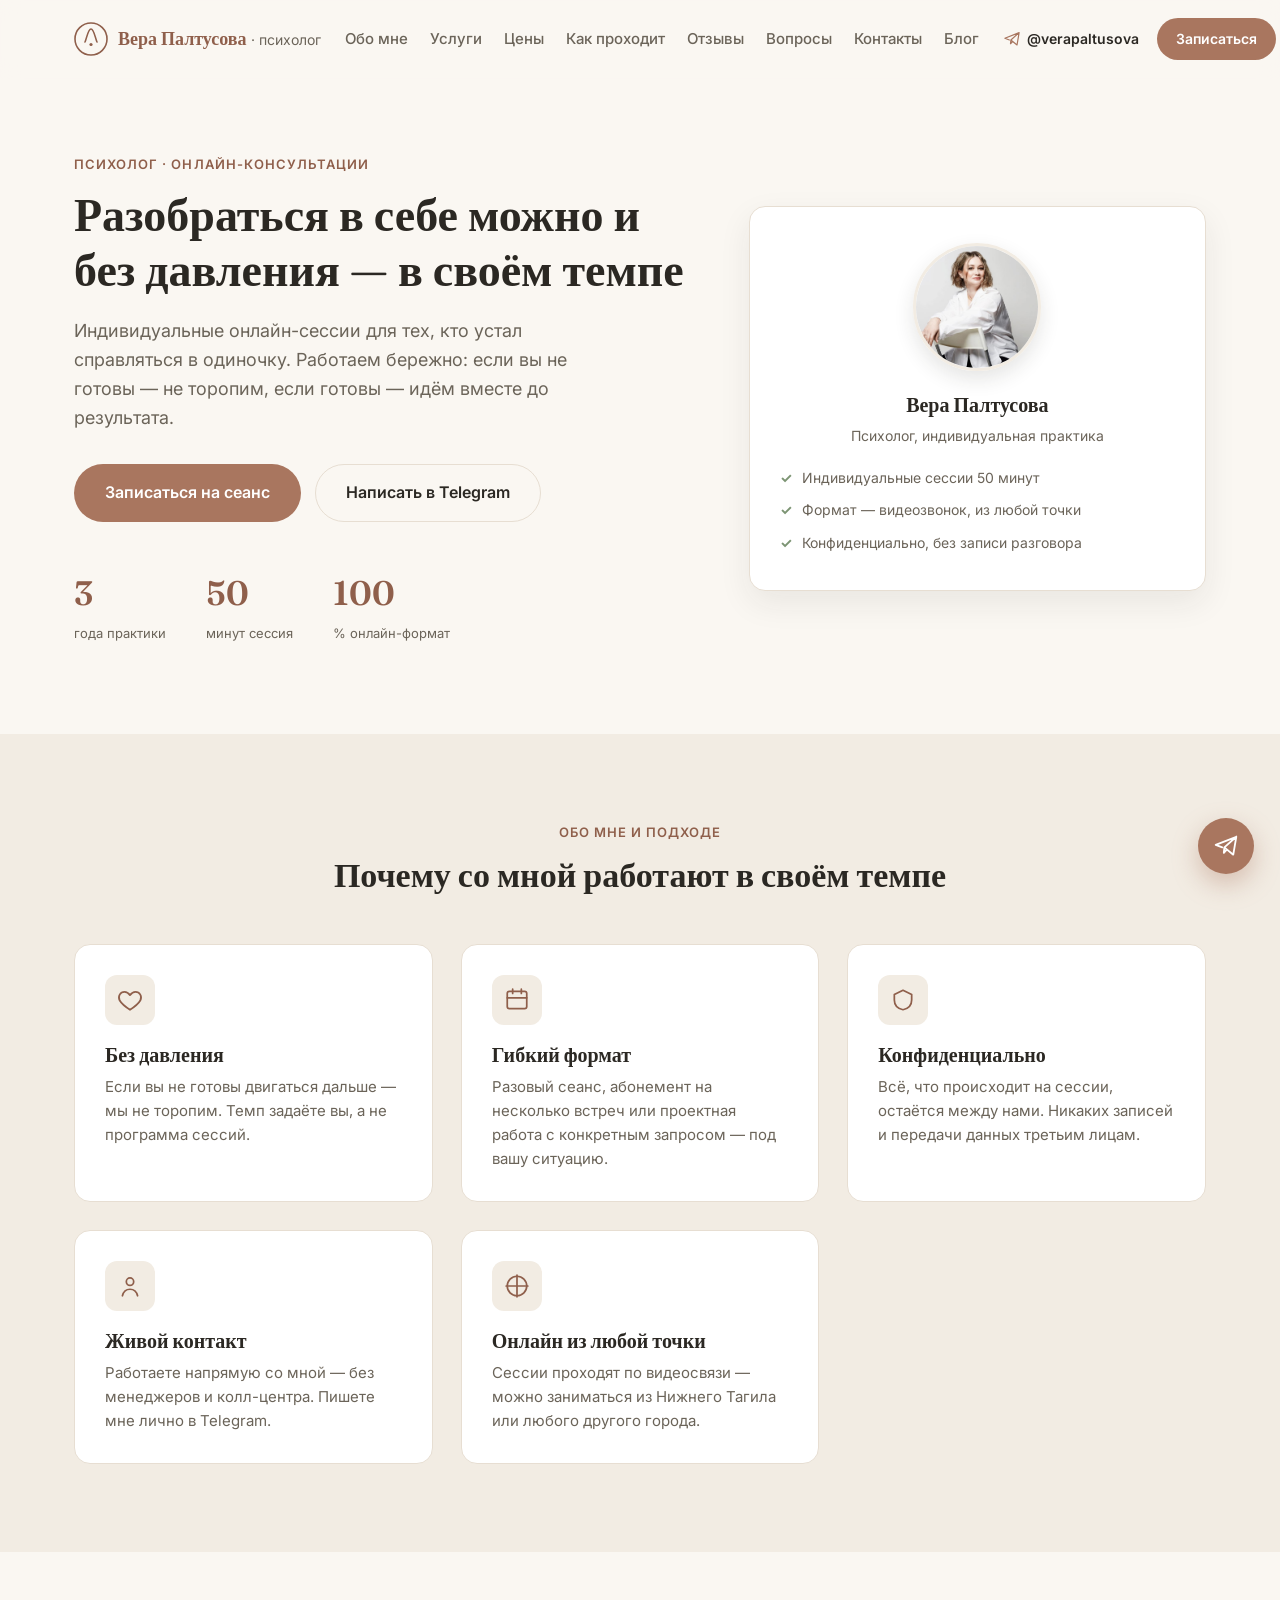
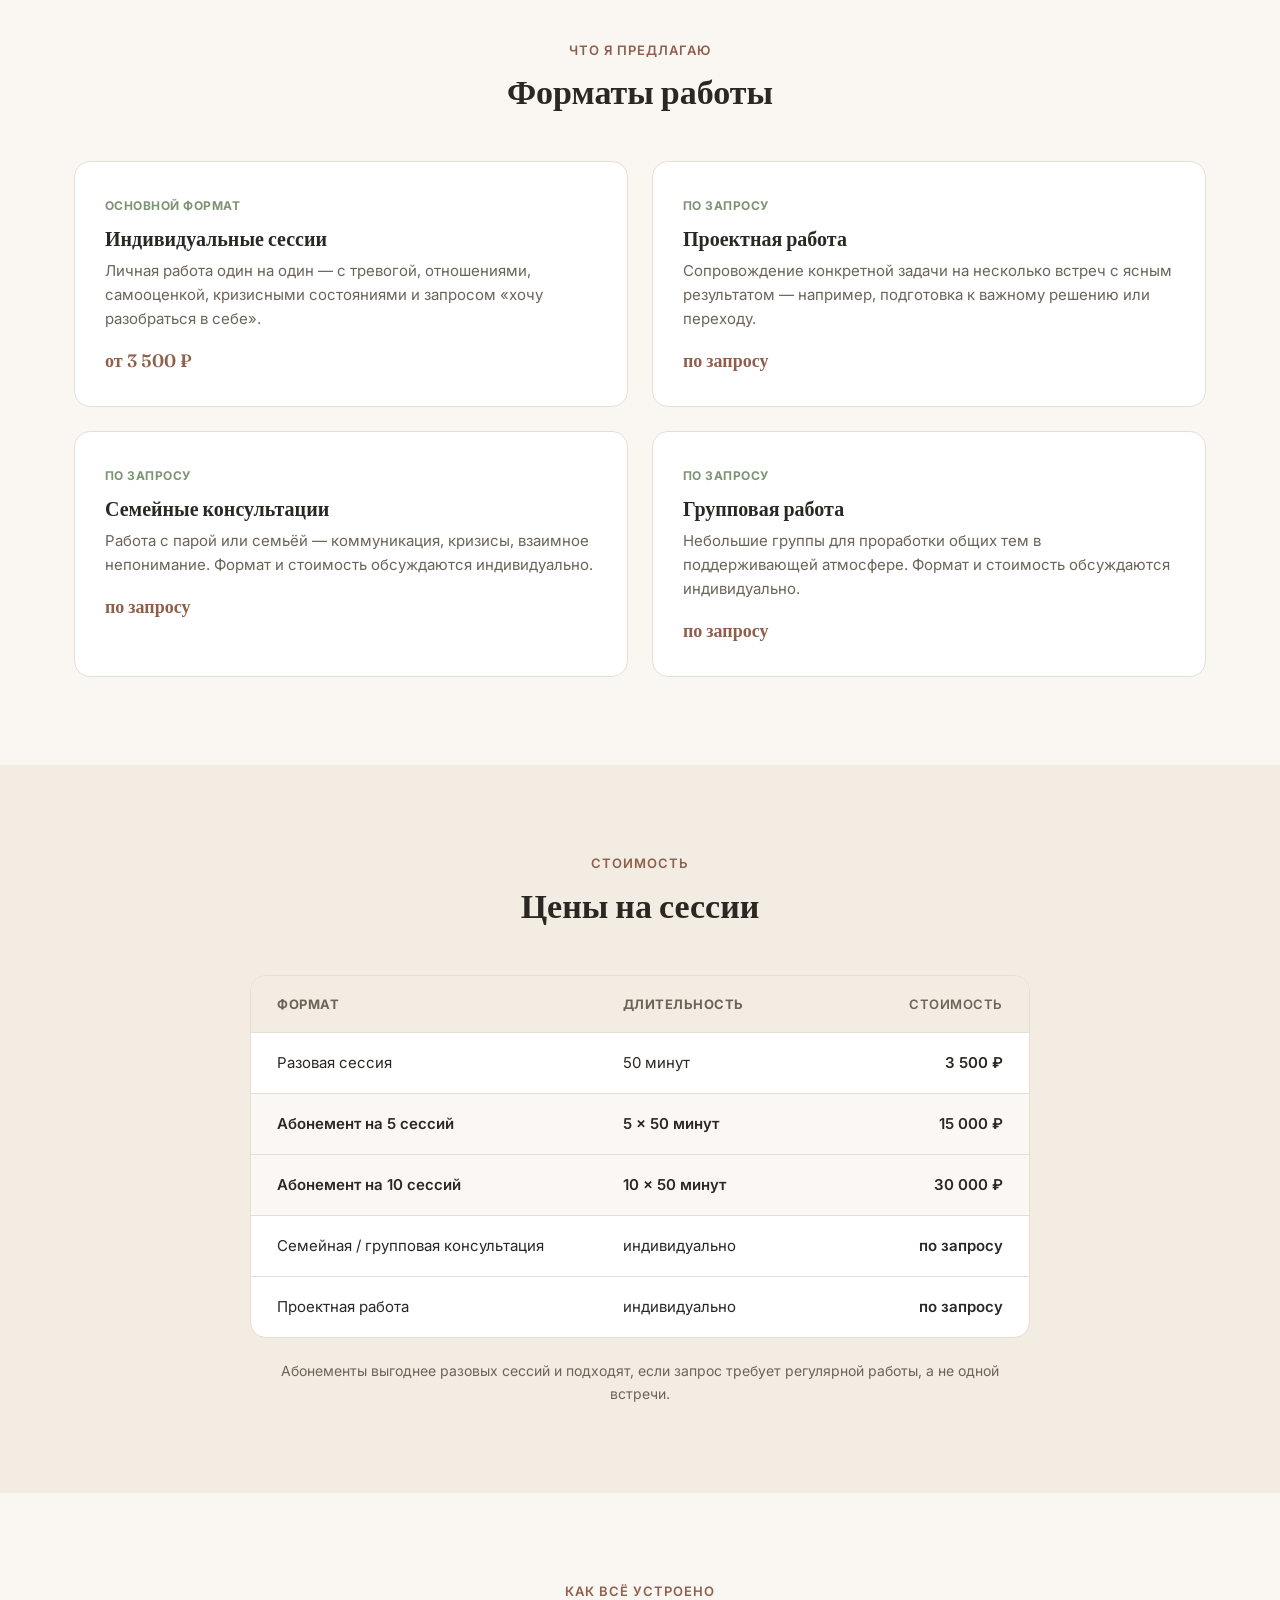
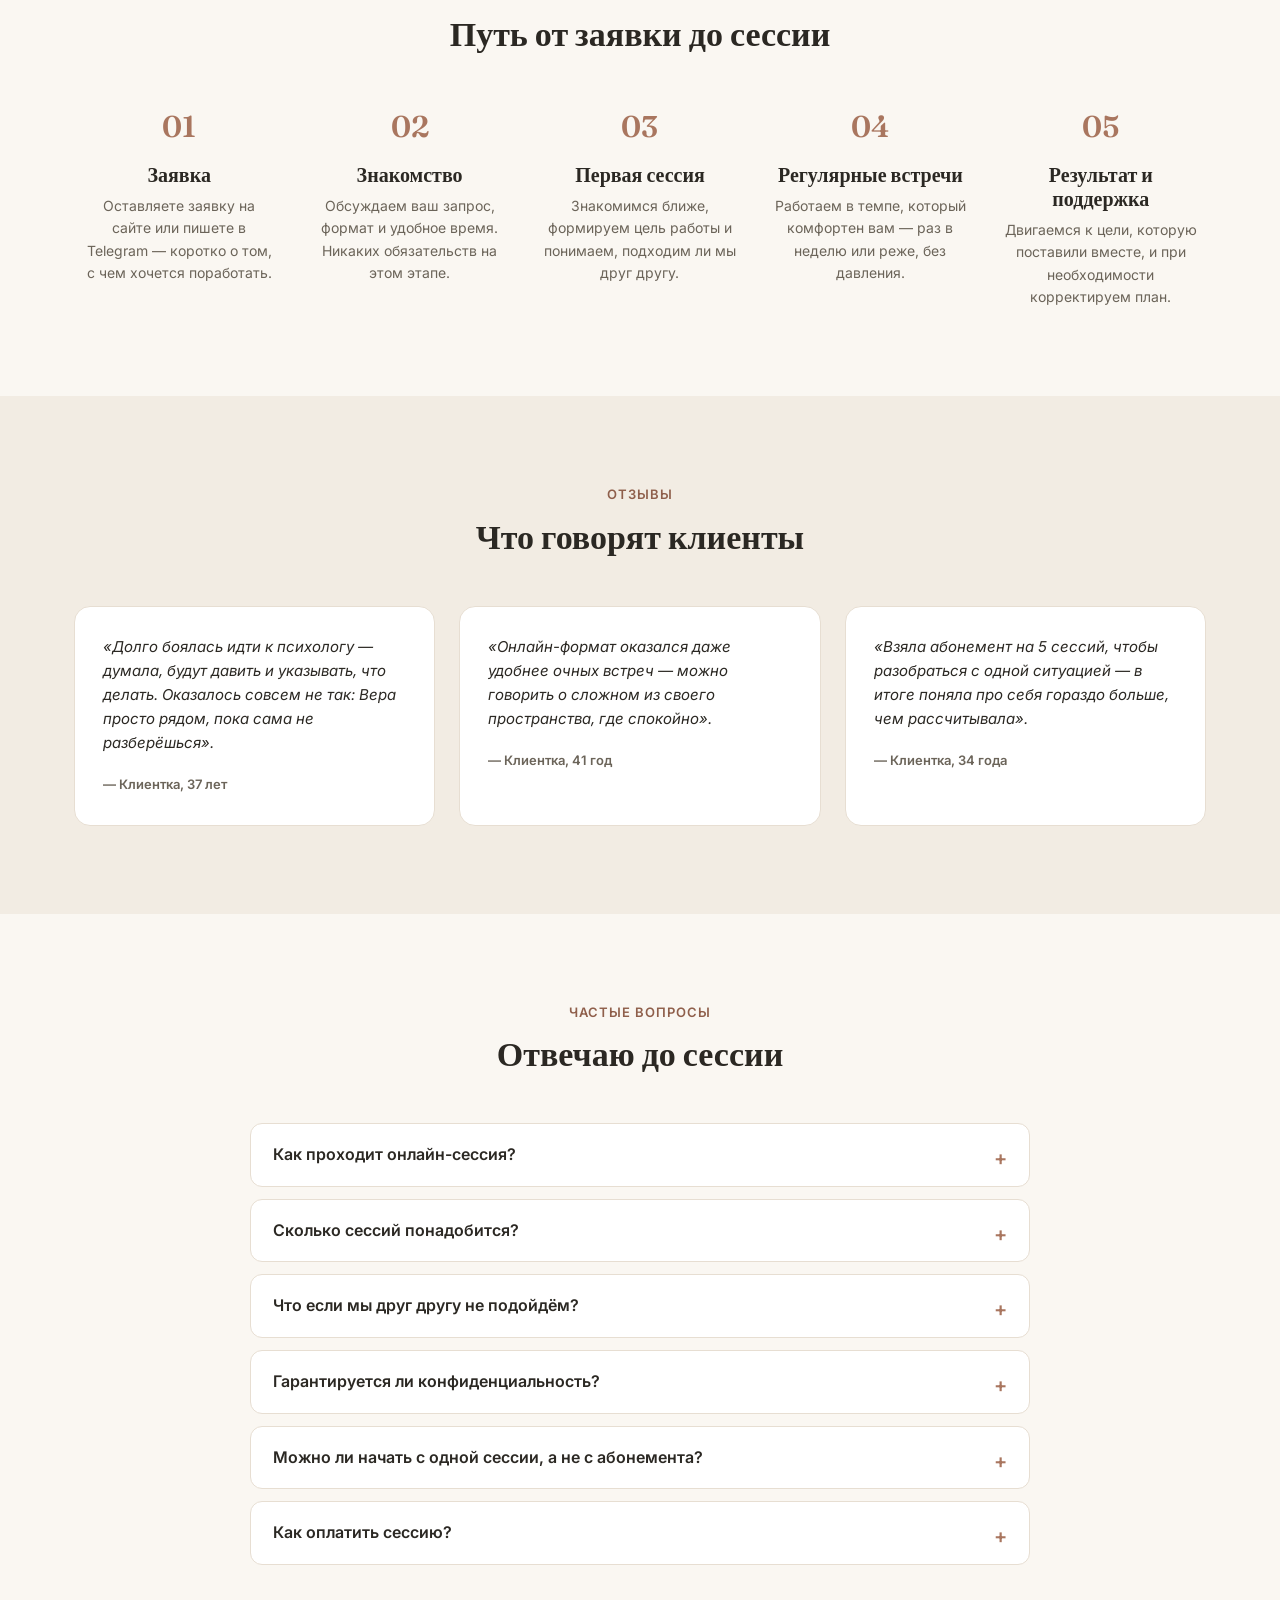
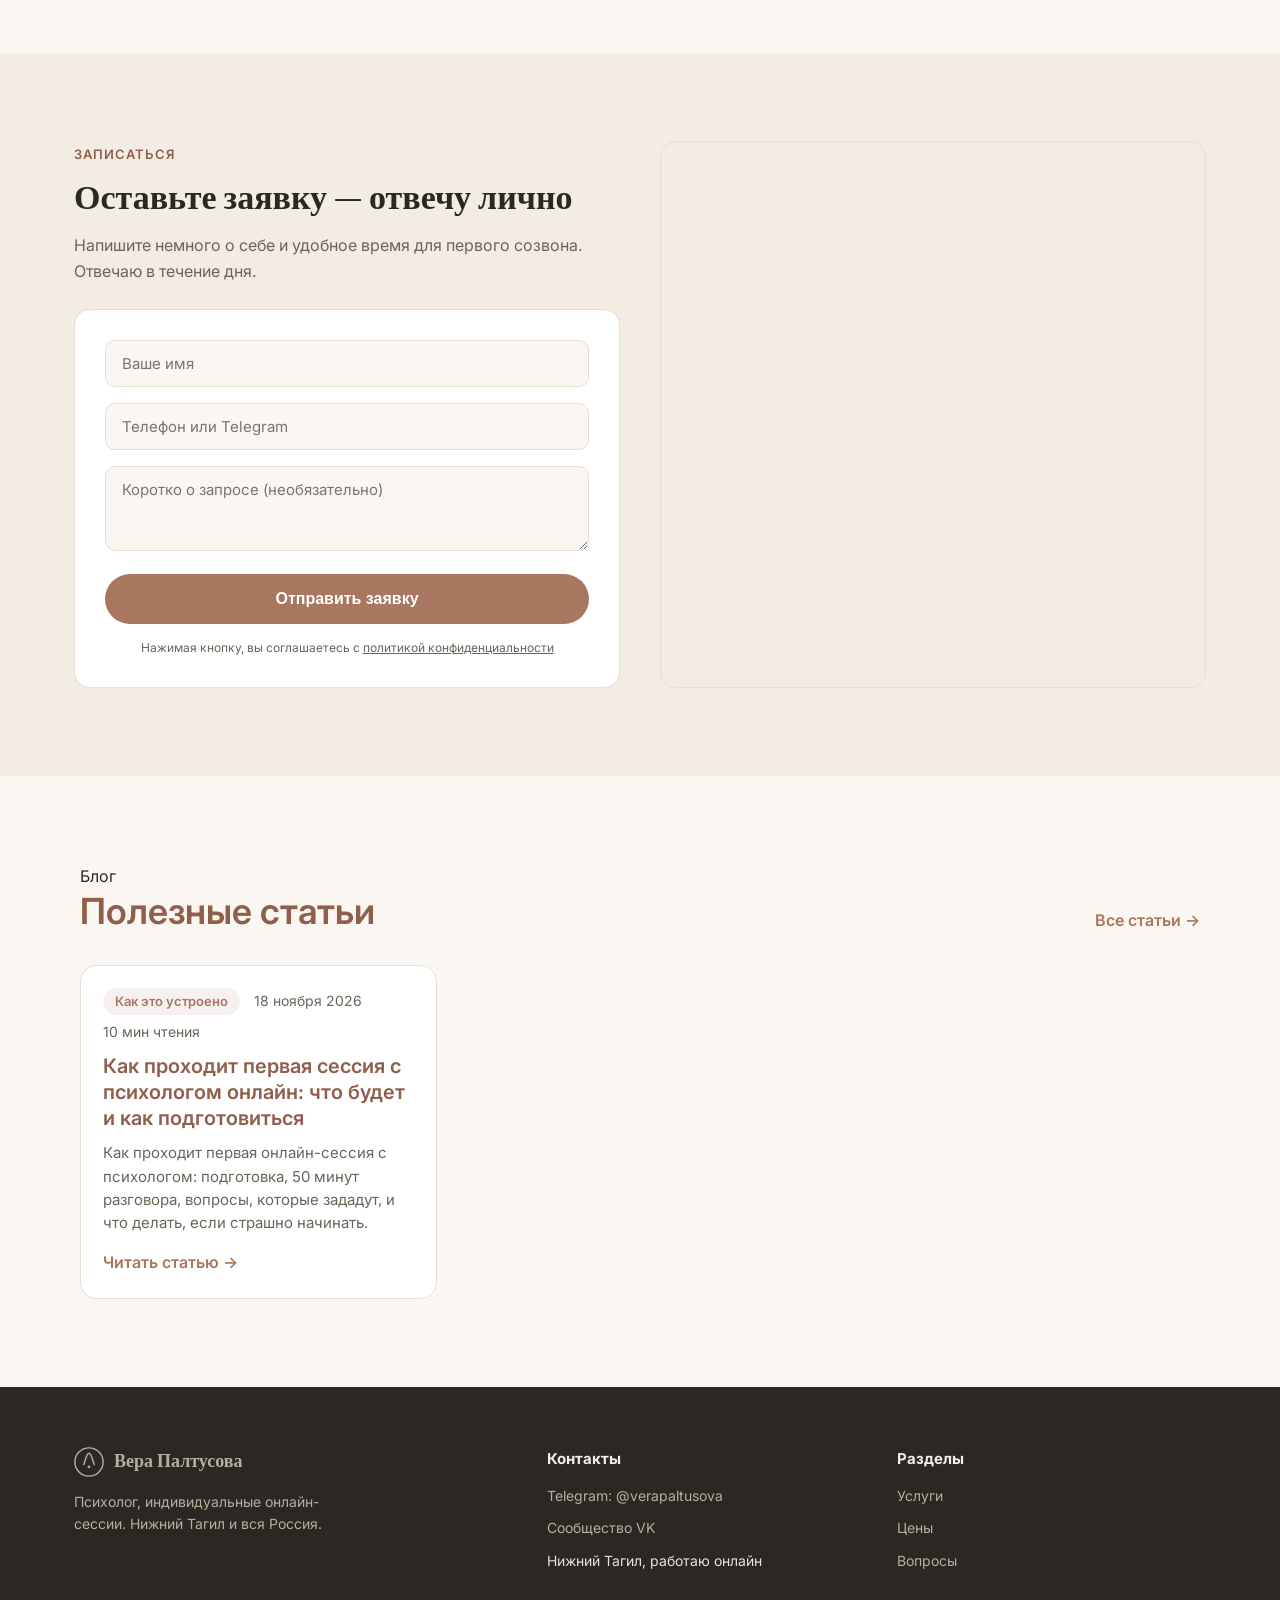
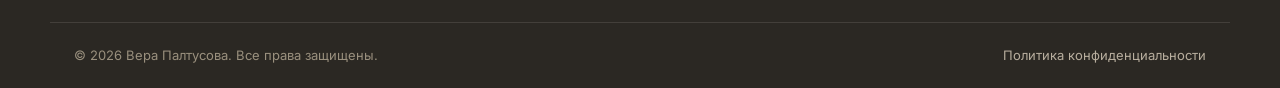
==== commit 23e3da98: "blog: автообновление" ====
--- a/index.html
+++ b/index.html
@@ -9,6 +9,8 @@
 <link rel="preconnect" href="https://fonts.gstatic.com" crossorigin>
 <link href="https://fonts.googleapis.com/css2?family=Fraunces:opsz,wght@9..144,500;9..144,600;9..144,700&family=Inter:wght@400;500;600;700&display=swap" rel="stylesheet">
 <link rel="stylesheet" href="styles.css">
+<link rel="stylesheet" href="blog/blog.css">
+<link rel="alternate" type="application/rss+xml" title="Блог" href="feed.xml">
 </head>
 <body>
 
@@ -30,7 +32,7 @@
       <a href="#reviews">Отзывы</a>
       <a href="#faq">Вопросы</a>
       <a href="#contacts">Контакты</a>
-    </nav>
+    <!-- BLOGNAV:START --><a href="blog/">Блог</a><!-- BLOGNAV:END --></nav>
     <div class="header__actions">
       <a href="https://t.me/verapaltusova" class="header__phone" target="_blank" rel="noopener">
         <svg width="18" height="18" viewBox="0 0 24 24" fill="none"><path d="M21.5 3.5L2.5 11l6 2.3M21.5 3.5L18.7 20l-8.2-6.7M21.5 3.5L10.5 13.3m0 0l-.5 5 2.7-3" stroke="currentColor" stroke-width="1.6" stroke-linecap="round" stroke-linejoin="round"/></svg>
@@ -245,6 +247,22 @@
     </div>
   </section>
 
+<!-- BLOG:START -->
+<section class="b-home" id="blog">
+  <div class="container">
+    <div class="b-home__head"><div><p class="section-tag">Блог</p><h2>Полезные статьи</h2></div><a class="b-more" href="blog/">Все статьи</a></div>
+    <div class="b-grid"><article class="b-card">
+  
+  <div class="b-card__body">
+    <div class="b-meta"><span class="b-chip">Как это устроено</span><time datetime="2026-11-18">18 ноября 2026</time><span>10 мин чтения</span></div>
+    <h3><a href="blog/kak-prohodit-pervaya-sessiya-psihologa-onlajn/">Как проходит первая сессия с психологом онлайн: что будет и как подготовиться</a></h3>
+    <p>Как проходит первая онлайн-сессия с психологом: подготовка, 50 минут разговора, вопросы, которые зададут, и что делать, если страшно начинать.</p>
+    <a class="b-more" href="blog/kak-prohodit-pervaya-sessiya-psihologa-onlajn/">Читать статью</a>
+  </div>
+</article></div>
+  </div>
+</section>
+<!-- BLOG:END -->
 </main>
 
 <footer class="footer" id="contacts">
--- a/blog/blog.css
+++ b/blog/blog.css
@@ -0,0 +1,94 @@
+/* Стили блога. Цвета берутся из палитры сайта: install.mjs прописывает --b-* в blog.config.json (theme). */
+:root { --b-bg: #fff; --b-surface: #fff; --b-ink: #18181b; --b-text: #2b2b30; --b-soft: #6b6b73; --b-line: #e5e5e5; --b-accent: #2563eb; --b-accent-soft: #eef3ff; --b-radius: 16px; }
+.blog { padding: 112px 0 72px; background: var(--b-bg); color: var(--b-text); }
+.blog > section, .blog > article { width: 100%; max-width: 1160px; margin: 0 auto; padding: 0 20px; }
+.b-crumbs { display: flex; gap: 8px; flex-wrap: wrap; font-size: 14px; color: var(--b-soft); margin-bottom: 22px; }
+.b-crumbs a { color: var(--b-soft); text-decoration: none; }
+.b-crumbs a:hover { color: var(--b-accent); }
+.b-meta { display: flex; flex-wrap: wrap; align-items: center; gap: 6px 14px; font-size: 14px; color: var(--b-soft); }
+.b-chip { display: inline-block; padding: 3px 12px; border-radius: 999px; background: var(--b-accent-soft); color: var(--b-accent); font-weight: 600; font-size: 13px; }
+.b-head h1 { font-family: var(--ff-head, inherit); color: var(--b-ink); font-size: clamp(28px, 4.4vw, 46px); line-height: 1.15; margin: 14px 0 16px; letter-spacing: -0.01em; }
+.b-lead { font-size: 19px; line-height: 1.55; color: var(--b-soft); max-width: 720px; }
+.b-author { margin-top: 14px; font-size: 14px; color: var(--b-soft); }
+
+/* Статья */
+.b-article { max-width: 780px !important; }
+.b-cover { margin: 28px 0 8px; border-radius: var(--b-radius); overflow: hidden; }
+.b-cover img { display: block; width: 100%; height: auto; }
+.b-toc { margin: 28px 0; padding: 20px 24px; border: 1px solid var(--b-line); border-radius: var(--b-radius); background: var(--b-surface); }
+.b-toc ol { list-style: none; margin: 10px 0 0; padding: 0; }
+.b-toc li + li { margin-top: 6px; }
+.b-toc a { color: var(--b-text); text-decoration: none; }
+.b-toc a:hover { color: var(--b-accent); }
+.b-content { font-size: 18px; line-height: 1.75; margin-top: 28px; }
+.b-content h2 { font-family: var(--ff-head, inherit); color: var(--b-ink); font-size: clamp(24px, 3vw, 31px); line-height: 1.25; margin: 2em 0 .6em; scroll-margin-top: 100px; }
+.b-content h3 { font-family: var(--ff-head, inherit); color: var(--b-ink); font-size: 22px; margin: 1.6em 0 .5em; scroll-margin-top: 100px; }
+.b-content p { margin: 0 0 1.1em; }
+.b-content ul, .b-content ol { margin: 0 0 1.2em; padding-left: 1.4em; }
+.b-content ul { list-style: disc; }
+.b-content ol { list-style: decimal; }
+.b-content li + li { margin-top: 8px; }
+.b-content li::marker { color: var(--b-accent); }
+.b-content a { color: var(--b-accent); text-decoration: underline; text-underline-offset: 3px; }
+.b-content img { max-width: 100%; height: auto; border-radius: 12px; margin: 8px 0; }
+.b-content hr { border: 0; border-top: 1px solid var(--b-line); margin: 2em 0; }
+.b-content blockquote { margin: 1.4em 0; padding: 16px 22px; border-left: 4px solid var(--b-accent); background: var(--b-accent-soft); border-radius: 0 12px 12px 0; }
+.b-content blockquote p:last-child { margin-bottom: 0; }
+.b-content code { background: var(--b-accent-soft); padding: 2px 6px; border-radius: 6px; font-size: .92em; }
+.b-content pre { overflow-x: auto; padding: 16px; border-radius: 12px; background: var(--b-accent-soft); margin: 0 0 1.2em; }
+.b-table { overflow-x: auto; margin: 1.4em 0; border: 1px solid var(--b-line); border-radius: 12px; }
+.b-table table { width: 100%; border-collapse: collapse; font-size: 16px; line-height: 1.5; }
+.b-table th, .b-table td { padding: 12px 16px; text-align: left; border-bottom: 1px solid var(--b-line); vertical-align: top; }
+.b-table th { background: var(--b-accent-soft); color: var(--b-ink); font-weight: 600; white-space: nowrap; }
+.b-table tr:last-child td { border-bottom: 0; }
+
+.b-faq { margin-top: 44px; }
+.b-faq h2 { font-family: var(--ff-head, inherit); color: var(--b-ink); font-size: 28px; margin-bottom: 16px; }
+.b-faq details { border: 1px solid var(--b-line); border-radius: 12px; background: var(--b-surface); margin-bottom: 10px; padding: 0 20px; }
+.b-faq summary { cursor: pointer; padding: 16px 0; font-weight: 600; color: var(--b-ink); list-style: none; display: flex; justify-content: space-between; gap: 16px; }
+.b-faq summary::-webkit-details-marker { display: none; }
+.b-faq summary::after { content: '+'; color: var(--b-accent); font-size: 22px; line-height: 1; }
+.b-faq details[open] summary::after { content: '−'; }
+.b-faq details p { padding: 0 0 18px; color: var(--b-text); line-height: 1.65; }
+.b-disclaimer { margin-top: 32px; font-size: 14px; line-height: 1.55; color: var(--b-soft); padding-top: 16px; border-top: 1px solid var(--b-line); }
+.b-cta { margin-top: 40px; padding: 32px; border-radius: var(--b-radius); background: var(--b-accent-soft); border: 1px solid var(--b-line); text-align: left; }
+.b-cta h2 { font-family: var(--ff-head, inherit); color: var(--b-ink); font-size: 26px; margin-bottom: 8px; }
+.b-cta p { margin-bottom: 18px; color: var(--b-text); max-width: 560px; }
+.b-cta__btn { display: inline-flex; }
+.b-preview { margin: 0 0 22px; padding: 12px 16px; border-radius: 12px; background: #fff4d6; color: #6b4e00; font-size: 14px; border: 1px solid #f0d98a; }
+
+/* Карточки */
+.b-grid { display: grid; grid-template-columns: repeat(3, 1fr); gap: 24px; margin-top: 32px; }
+.b-card { display: flex; flex-direction: column; background: var(--b-surface); border: 1px solid var(--b-line); border-radius: var(--b-radius); overflow: hidden; transition: transform .2s, box-shadow .2s; }
+.b-card:hover { transform: translateY(-3px); box-shadow: 0 16px 36px rgba(20, 20, 30, .09); }
+.b-card__img { display: block; aspect-ratio: 16 / 10; overflow: hidden; background: var(--b-accent-soft); }
+.b-card__img img { width: 100%; height: 100%; object-fit: cover; display: block; }
+.b-card__body { display: flex; flex-direction: column; gap: 10px; padding: 22px; flex: 1; }
+.b-card h3 { font-family: var(--ff-head, inherit); font-size: 20px; line-height: 1.3; margin: 0; }
+.b-card h3 a { color: var(--b-ink); text-decoration: none; }
+.b-card h3 a:hover { color: var(--b-accent); }
+.b-card p { color: var(--b-soft); font-size: 15px; line-height: 1.55; margin: 0; }
+.b-more { margin-top: auto; padding-top: 6px; color: var(--b-accent); font-weight: 600; text-decoration: none; }
+.b-more::after { content: ' →'; }
+.b-related { margin-top: 72px !important; }
+.b-related h2, .b-home h2 { font-family: var(--ff-head, inherit); color: var(--b-ink); font-size: clamp(26px, 3.4vw, 36px); }
+.b-empty { margin-top: 32px; color: var(--b-soft); }
+
+/* Блок на главной */
+.b-home { padding: 88px 0; background: var(--b-bg); }
+.b-home .container { max-width: 1160px; margin: 0 auto; padding: 0 20px; }
+.b-home__head { display: flex; justify-content: space-between; align-items: flex-end; gap: 16px; flex-wrap: wrap; }
+.b-home .b-more { margin-top: 0; }
+
+@media (max-width: 960px) { .b-grid { grid-template-columns: repeat(2, 1fr); } }
+@media (max-width: 640px) {
+  .blog { padding: 92px 0 48px; }
+  .b-grid { grid-template-columns: 1fr; gap: 18px; }
+  .b-content { font-size: 17px; }
+  .b-lead { font-size: 17px; }
+  .b-cta { padding: 24px 20px; }
+  .b-home { padding: 56px 0; }
+}
+
+/* тема сайта */
+:root{--b-accent:var(--clr-accent);--b-bg:var(--clr-bg);--b-surface:var(--clr-surface);--b-ink:var(--clr-accent-dark);--b-text:var(--clr-text);--b-soft:var(--clr-text-soft);--b-line:var(--clr-border);--b-accent-soft:color-mix(in srgb, var(--clr-accent) 10%, #ffffff)}
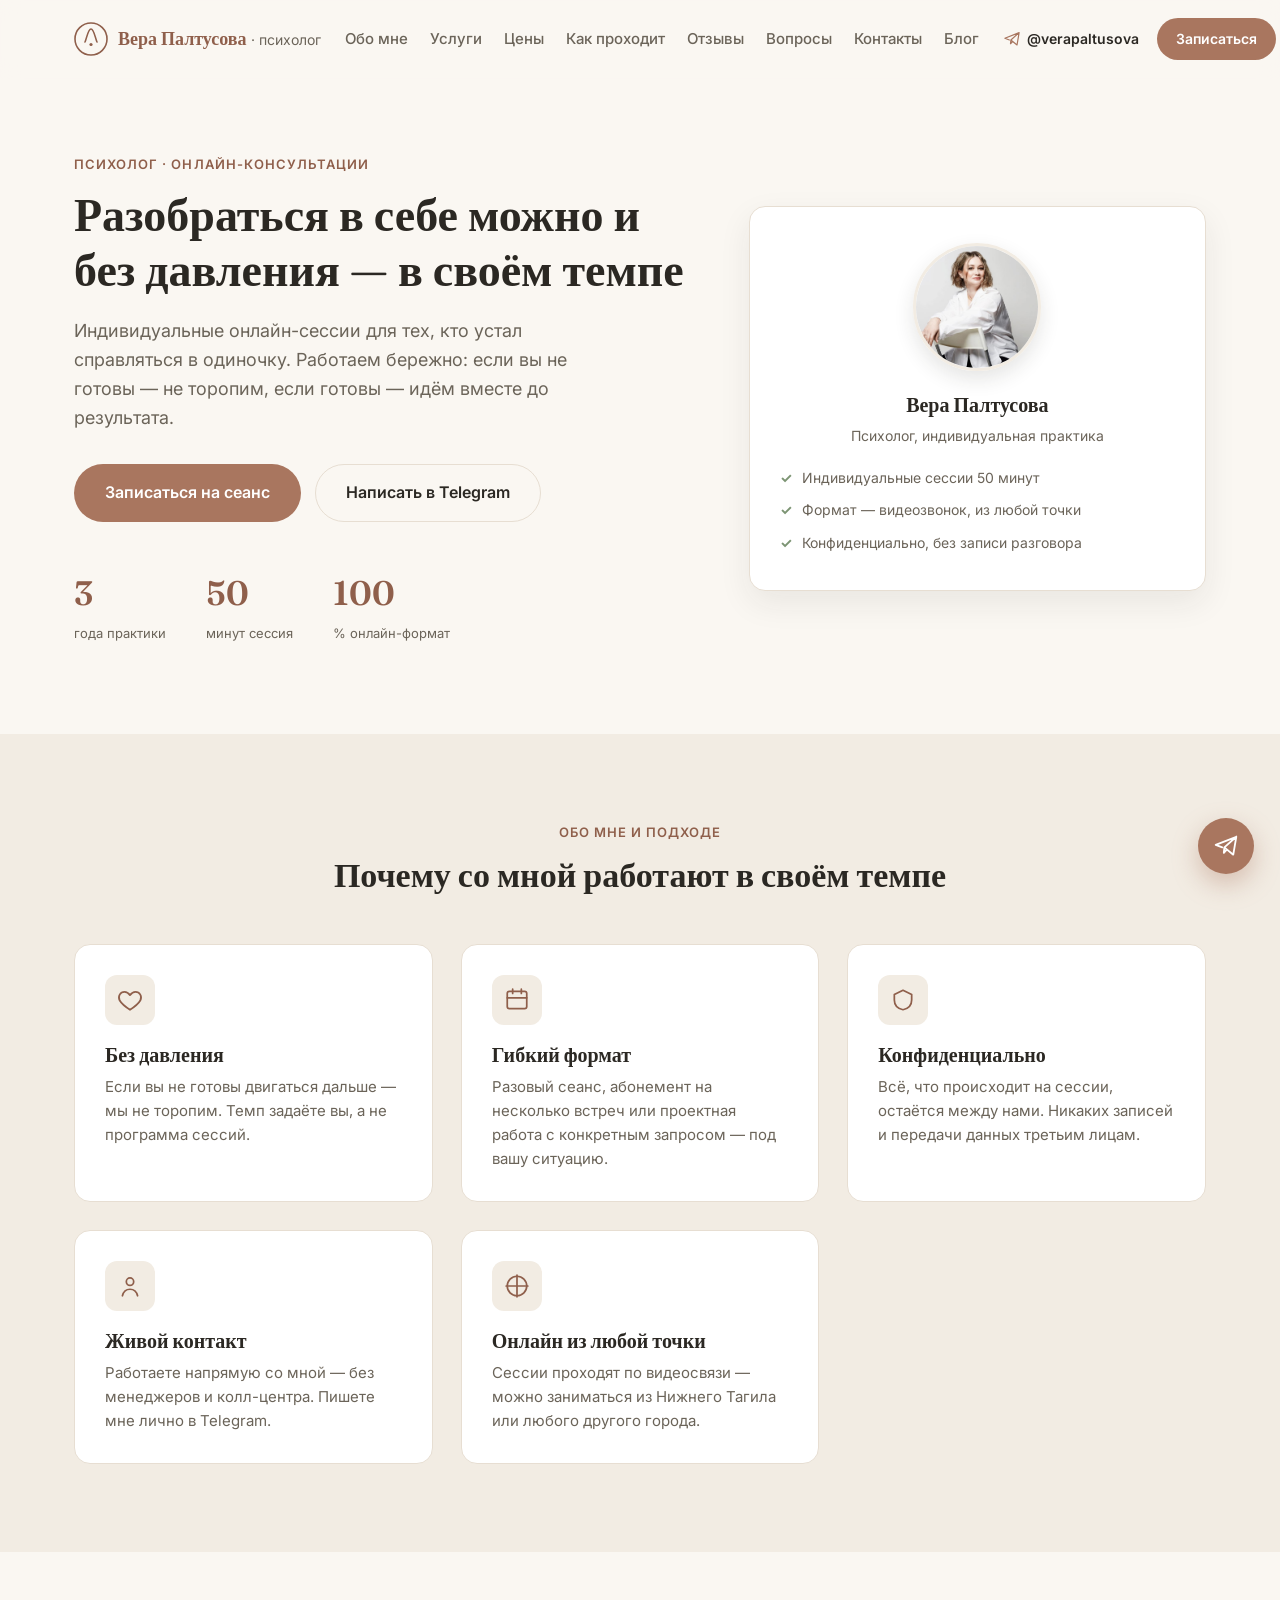
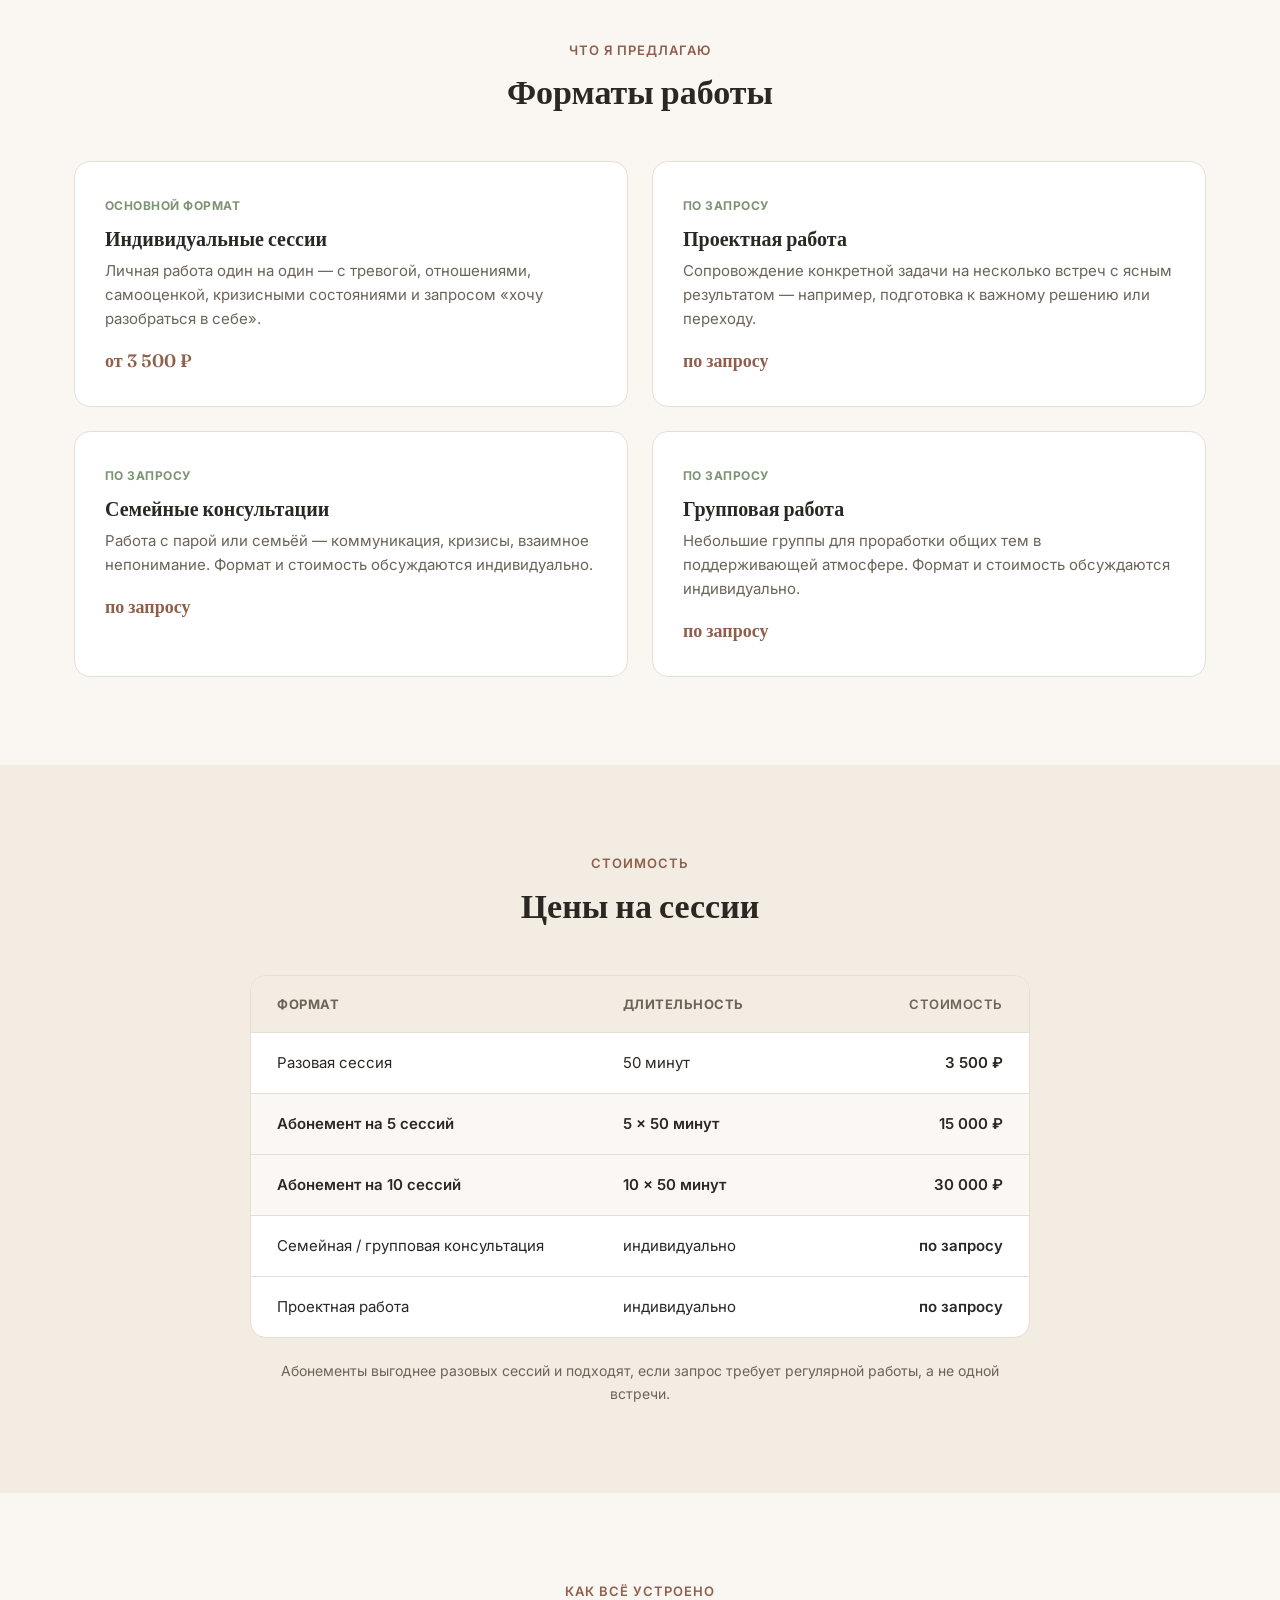
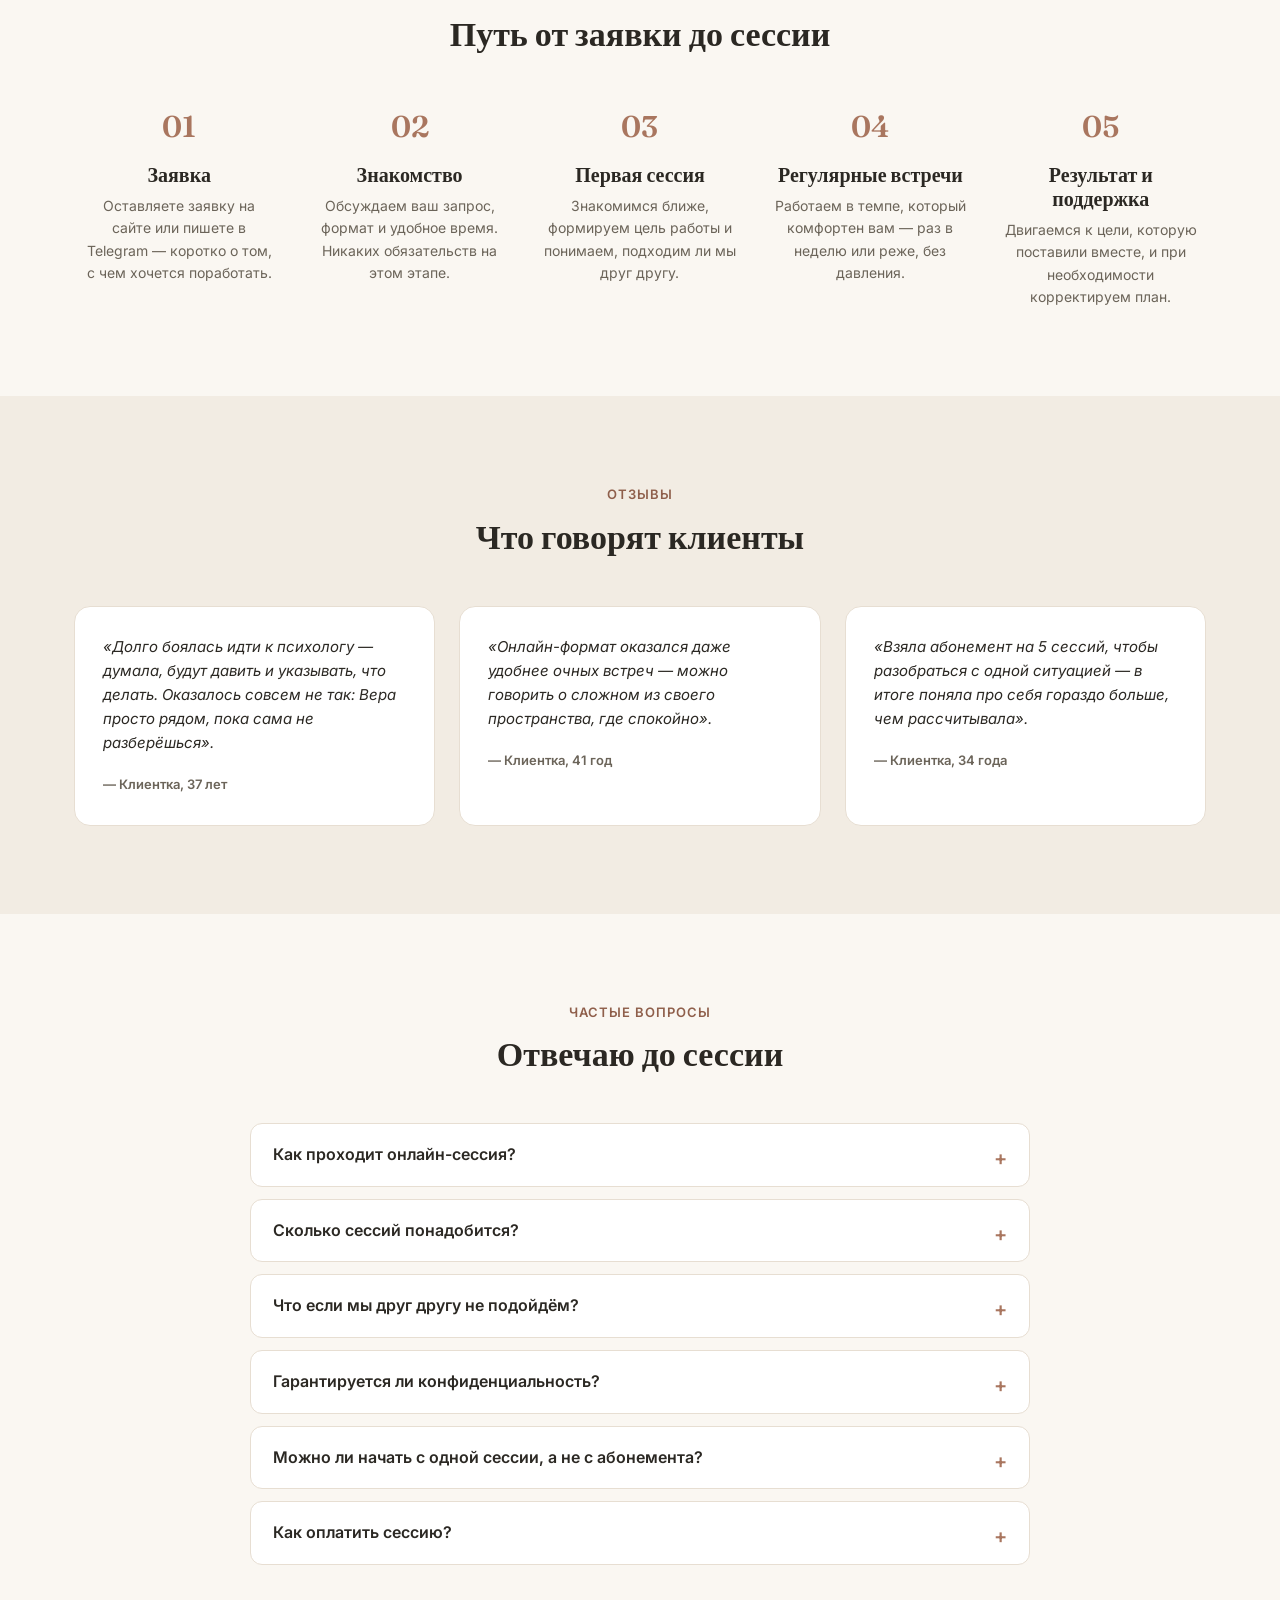
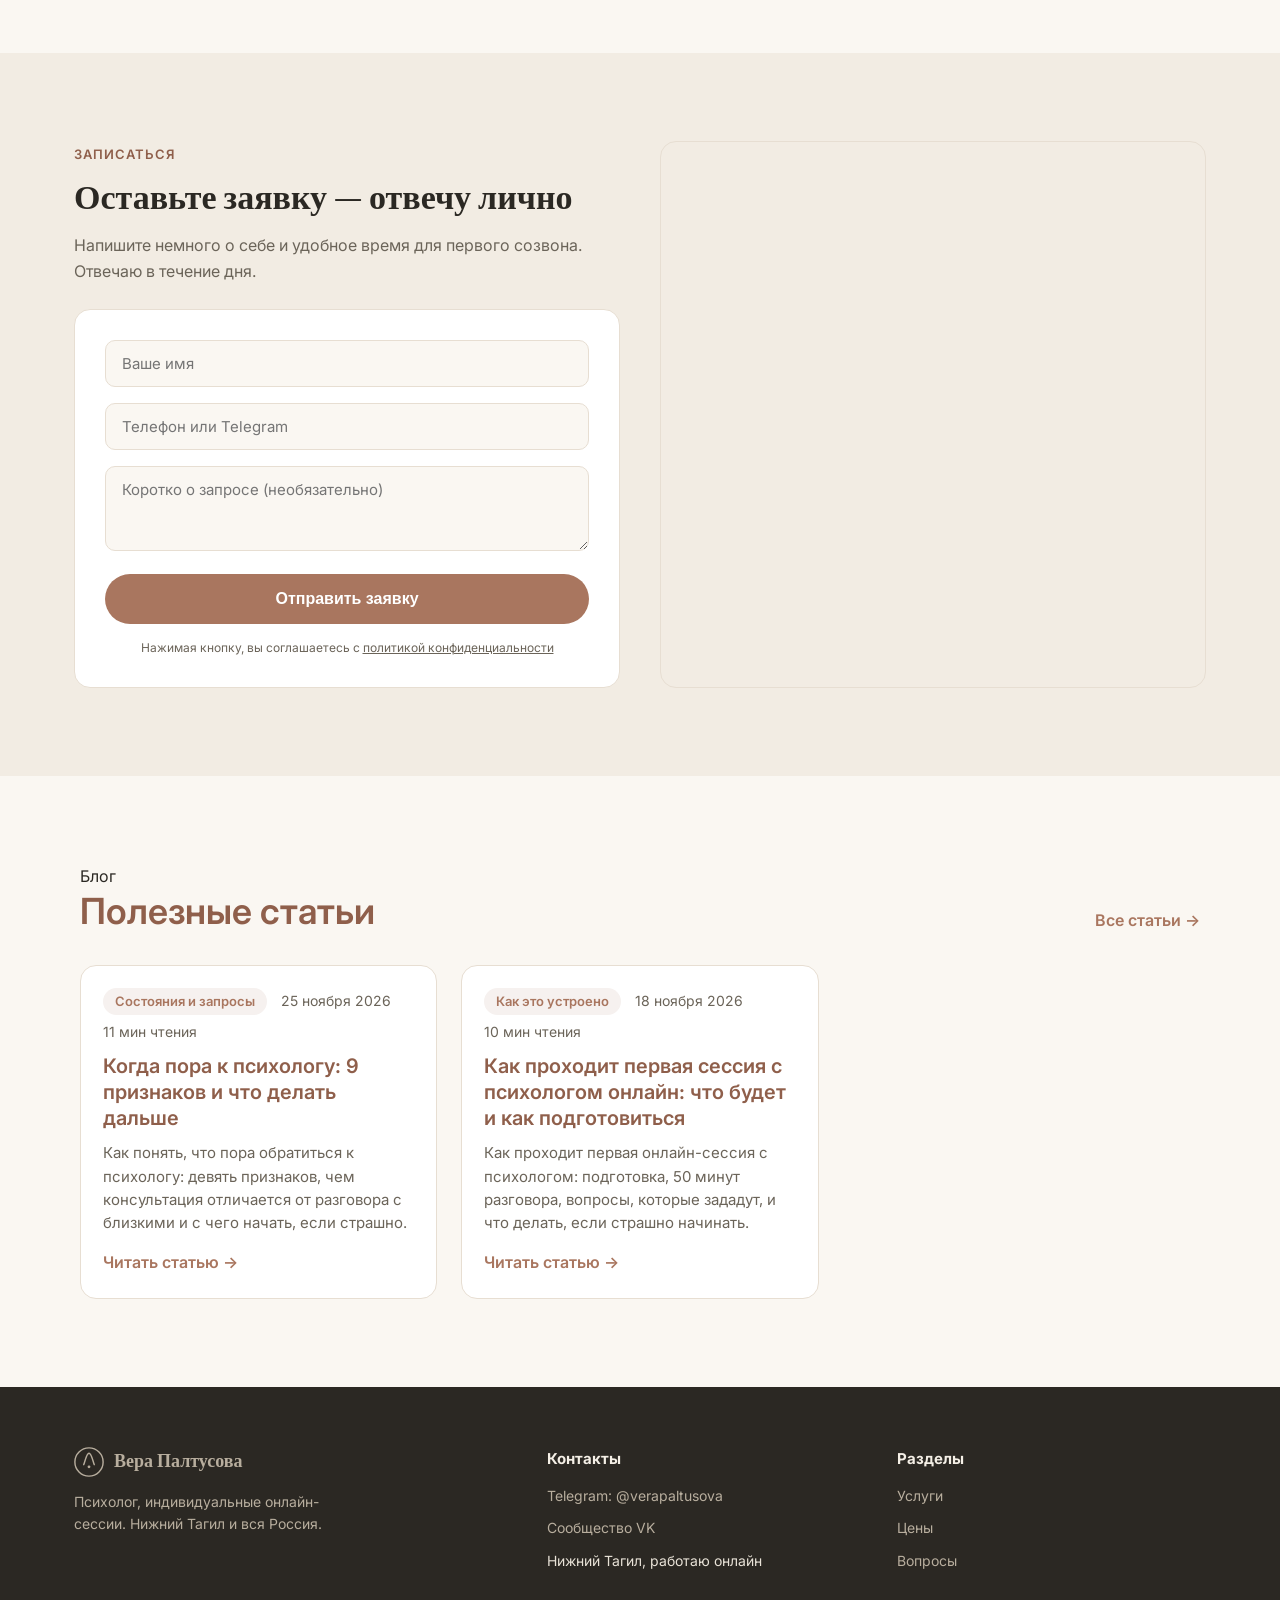
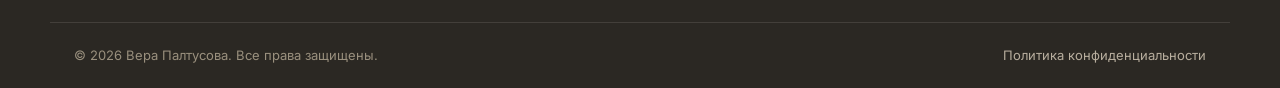
==== commit 5a3d9b8e: "blog: автообновление" ====
--- a/index.html
+++ b/index.html
@@ -254,6 +254,14 @@
     <div class="b-grid"><article class="b-card">
   
   <div class="b-card__body">
+    <div class="b-meta"><span class="b-chip">Состояния и запросы</span><time datetime="2026-11-25">25 ноября 2026</time><span>11 мин чтения</span></div>
+    <h3><a href="blog/kogda-pora-k-psihologu/">Когда пора к психологу: 9 признаков и что делать дальше</a></h3>
+    <p>Как понять, что пора обратиться к психологу: девять признаков, чем консультация отличается от разговора с близкими и с чего начать, если страшно.</p>
+    <a class="b-more" href="blog/kogda-pora-k-psihologu/">Читать статью</a>
+  </div>
+</article><article class="b-card">
+  
+  <div class="b-card__body">
     <div class="b-meta"><span class="b-chip">Как это устроено</span><time datetime="2026-11-18">18 ноября 2026</time><span>10 мин чтения</span></div>
     <h3><a href="blog/kak-prohodit-pervaya-sessiya-psihologa-onlajn/">Как проходит первая сессия с психологом онлайн: что будет и как подготовиться</a></h3>
     <p>Как проходит первая онлайн-сессия с психологом: подготовка, 50 минут разговора, вопросы, которые зададут, и что делать, если страшно начинать.</p>
